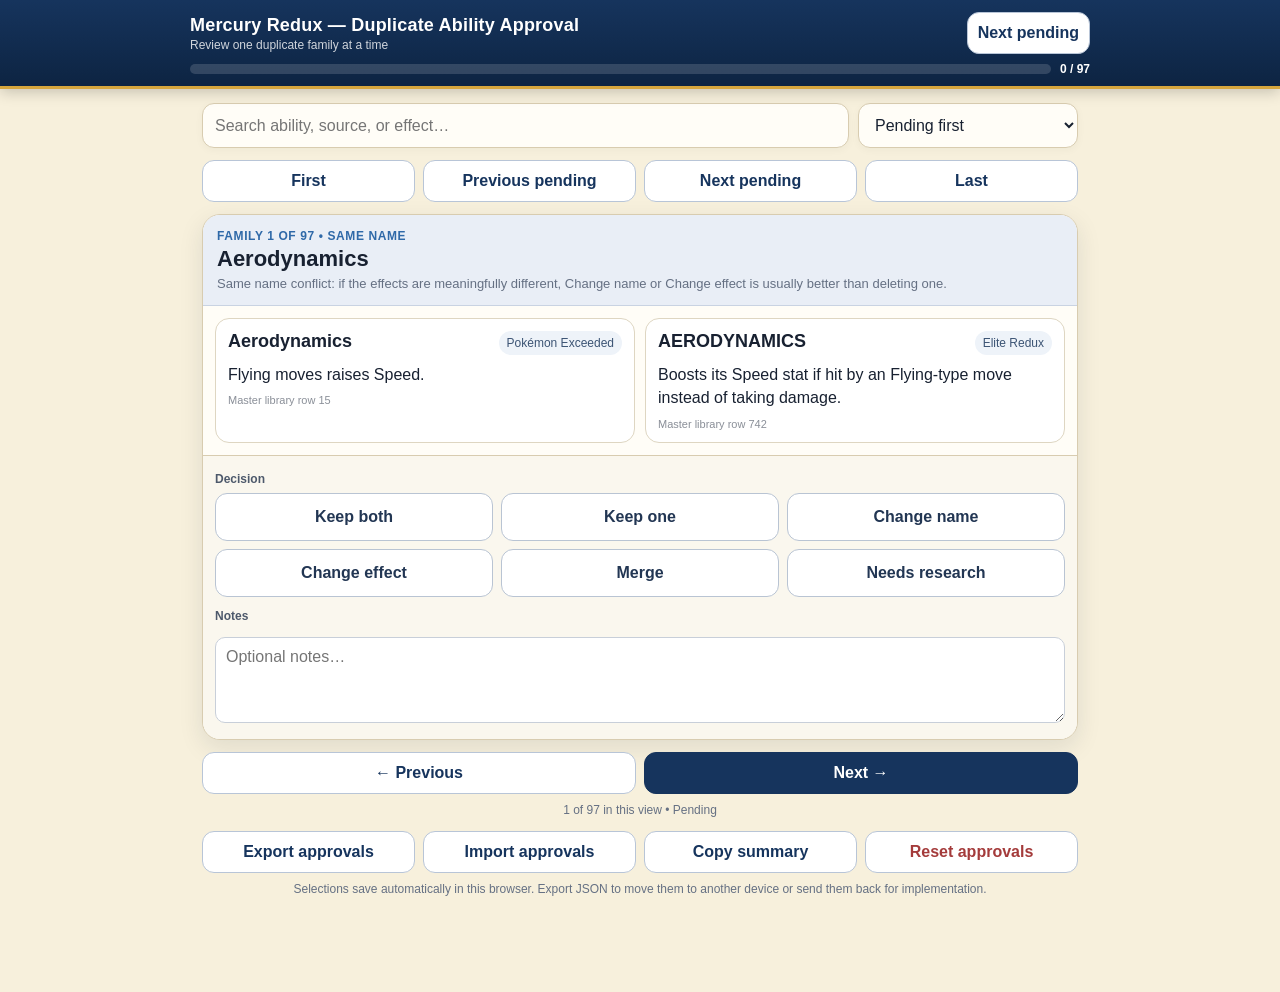
==== ability-duplicate-approval.html @ fd12fc94 "Add interactive duplicate ability approval page" ====
<!doctype html>
<html lang="en">
<head>
<meta charset="utf-8">
<meta name="viewport" content="width=device-width,initial-scale=1,viewport-fit=cover">
<title>Mercury Redux — Duplicate Ability Approval</title>
<meta name="theme-color" content="#16345d">
<style>
:root{--navy:#16345d;--navy2:#0d2442;--cream:#f7f0dc;--paper:#fffdf7;--gold:#d6a63d;--line:#d8ccb0;--text:#182131;--muted:#657083;--green:#2f7d4b;--red:#a43b3b;--amber:#9a6b12;--blue:#2f69a8;--shadow:0 8px 24px rgba(17,35,61,.10)}
*{box-sizing:border-box} html{background:var(--cream);color:var(--text);font-family:-apple-system,BlinkMacSystemFont,"Segoe UI",Roboto,Arial,sans-serif} body{margin:0;min-height:100vh}
button,input,textarea,select{font:inherit} button{touch-action:manipulation}
.top{position:sticky;top:0;z-index:20;background:linear-gradient(180deg,var(--navy),var(--navy2));color:white;border-bottom:3px solid var(--gold);padding:12px 14px 10px;box-shadow:0 3px 14px rgba(0,0,0,.2)}
.toprow{max-width:900px;margin:auto;display:flex;gap:10px;align-items:center;justify-content:space-between}.title{font-weight:800;font-size:18px;letter-spacing:.2px}.sub{opacity:.8;font-size:12px;margin-top:2px}
.progressWrap{max-width:900px;margin:8px auto 0;display:grid;grid-template-columns:1fr auto;gap:9px;align-items:center}.progress{height:10px;border-radius:999px;background:#ffffff26;overflow:hidden}.progress>i{display:block;height:100%;width:0;background:var(--gold);transition:width .2s}.count{font-weight:700;font-size:12px}
.wrap{max-width:900px;margin:auto;padding:14px 12px 96px}
.controls{display:grid;grid-template-columns:1fr;gap:9px;margin-bottom:12px}.search,.filter{width:100%;border:1px solid var(--line);background:var(--paper);border-radius:12px;padding:12px;color:var(--text);box-shadow:0 2px 8px rgba(30,40,60,.04)}
.quick{display:grid;grid-template-columns:repeat(2,1fr);gap:8px}.quick button,.nav button,.toolbtn{border:1px solid #b8c5d7;background:#fff;border-radius:12px;padding:11px 10px;font-weight:700;color:var(--navy)}
.card{background:var(--paper);border:1px solid var(--line);border-radius:18px;box-shadow:var(--shadow);overflow:hidden}
.cardHead{background:#e9eef6;border-bottom:1px solid #c9d3e2;padding:14px}.eyebrow{font-size:12px;text-transform:uppercase;letter-spacing:.6px;color:var(--blue);font-weight:800}.familyTitle{font-size:22px;line-height:1.15;margin:3px 0 5px;font-weight:850}.hint{font-size:13px;color:var(--muted)}
.versions{padding:12px;display:grid;gap:10px}.version{border:1px solid #ded6c2;border-radius:14px;background:#fff;padding:12px}.vtop{display:flex;justify-content:space-between;gap:8px;align-items:flex-start}.vname{font-weight:850;font-size:18px}.source{font-size:12px;background:#eef3f9;color:#3c5474;border-radius:999px;padding:5px 8px;white-space:nowrap}.effect{margin-top:8px;line-height:1.45;white-space:pre-wrap}.master{margin-top:8px;font-size:11px;color:#8a8f98}
.approval{border-top:1px solid var(--line);padding:12px;background:#faf7ee}.label{display:block;font-size:12px;font-weight:800;color:#4d596b;margin:4px 0 7px}.actions{display:grid;grid-template-columns:repeat(2,1fr);gap:8px}.action{min-height:48px;border-radius:12px;border:1px solid #b9c4d3;background:#fff;font-weight:750;color:#223653;padding:8px}.action.active{outline:3px solid rgba(47,105,168,.22);border-color:var(--blue);background:#edf5ff}.action[data-action="keep-both"].active{border-color:var(--green);background:#edf8f0;color:#1f6138}.action[data-action="keep-one"].active{border-color:var(--red);background:#fff0f0;color:#7f2929}.action[data-action="change-name"].active,.action[data-action="change-effect"].active{border-color:var(--amber);background:#fff8df;color:#74520c}
.details{display:none;margin-top:12px}.details.show{display:block}.optionList{display:grid;gap:7px}.choice{display:flex;gap:8px;align-items:flex-start;border:1px solid #d7dce5;border-radius:10px;padding:9px;background:white}.choice input{margin-top:3px}.field{width:100%;border:1px solid #c8cfd9;border-radius:10px;padding:10px;background:#fff;margin-top:7px}.field.textarea{min-height:86px;resize:vertical}
.nav{display:grid;grid-template-columns:1fr 1fr;gap:8px;margin-top:12px}.nav button.primary{background:var(--navy);color:white;border-color:var(--navy)}.tools{margin-top:14px;display:grid;grid-template-columns:repeat(2,1fr);gap:8px}.toolbtn.danger{color:var(--red)}
.statusline{font-size:12px;color:var(--muted);margin-top:9px;text-align:center}.empty{padding:28px;text-align:center;background:#fff;border:1px solid var(--line);border-radius:16px}
@media(min-width:720px){.controls{grid-template-columns:1fr 220px}.quick{grid-template-columns:repeat(4,1fr)}.actions{grid-template-columns:repeat(3,1fr)}.versions{grid-template-columns:repeat(2,minmax(0,1fr))}.versions.three{grid-template-columns:repeat(3,minmax(0,1fr))}.tools{grid-template-columns:repeat(4,1fr)}}
</style>
</head>
<body>
<header class="top">
  <div class="toprow"><div><div class="title">Mercury Redux — Duplicate Ability Approval</div><div class="sub">Review one duplicate family at a time</div></div><button class="toolbtn" id="jumpPending">Next pending</button></div>
  <div class="progressWrap"><div class="progress"><i id="progressBar"></i></div><div class="count" id="progressCount">0 / 0</div></div>
</header>
<main class="wrap">
  <section class="controls">
    <input class="search" id="search" placeholder="Search ability, source, or effect…">
    <select class="filter" id="filter">
      <option value="pending">Pending first</option>
      <option value="all">All families</option>
      <option value="same-name">Same name</option>
      <option value="same-mechanic">Different names / same mechanic</option>
      <option value="reviewed">Reviewed only</option>
    </select>
  </section>
  <div class="quick">
    <button id="firstBtn">First</button><button id="prevPending">Previous pending</button><button id="nextPending">Next pending</button><button id="lastBtn">Last</button>
  </div>
  <div id="mount" style="margin-top:12px"></div>
  <div class="tools">
    <button class="toolbtn" id="exportBtn">Export approvals</button>
    <button class="toolbtn" id="importBtn">Import approvals</button>
    <button class="toolbtn" id="copyBtn">Copy summary</button>
    <button class="toolbtn danger" id="resetBtn">Reset approvals</button>
    <input type="file" id="importFile" accept="application/json" hidden>
  </div>
  <div class="statusline">Selections save automatically in this browser. Export JSON to move them to another device or send them back for implementation.</div>
</main>
<script>
const FAMILIES=[{"id":1,"group":"Aerodynamics","type":"same-name","versions":[{"name":"Aerodynamics","source":"Pokémon Exceeded","effect":"Flying moves raises Speed.","masterRow":15},{"name":"AERODYNAMICS","source":"Elite Redux","effect":"Boosts its Speed stat if hit by an Flying-type move instead of taking damage.","masterRow":742}],"reviewIndex":1},{"id":2,"group":"Air Blower","type":"same-name","versions":[{"name":"Air Blower","source":"Pokémon Exceeded","effect":"Summons Tailwind on entry.","masterRow":140},{"name":"AIR BLOWER","source":"Elite Redux","effect":"Sets Tailwind for 5 turns when entering battle.","masterRow":780}],"reviewIndex":2},{"id":3,"group":"Amphibious","type":"same-name","versions":[{"name":"Amphibious","source":"Pokémon Exceeded","effect":"Ups Water-, Poison- & Ground.","masterRow":92},{"name":"AMPHIBIOUS","source":"Elite Redux","effect":"Water-type moves gain 1.5x power.","masterRow":757}],"reviewIndex":3},{"id":4,"group":"Amplifier","type":"same-name","versions":[{"name":"Amplifier","source":"Pokémon Exceeded","effect":"Sound-based moves hit all foes.","masterRow":81},{"name":"Amplifier","source":"Pokémon Insurgence","effect":"Sound-based moves are boosted by 1.25x.","masterRow":940},{"name":"AMPLIFIER","source":"Elite Redux","effect":"Sound-based moves now target all foes [Affected moves: Hyper Voice, Boomburst, Bug Buzz, Chatter, Confide, Disarming Voice, Echoed Voice, Eerie Spell, Grass Whistle, Metal Sound, Noble Roar, Parting Shot, Roar, Round, Screech, Sing, Snore, Supersonic, Uproar etc.]. Also boosts power by 30%.","masterRow":838}],"reviewIndex":4},{"id":5,"group":"Ancient Idol","type":"same-name","versions":[{"name":"Ancient Idol","source":"Pokémon Exceeded","effect":"Uses defensive stats instead.","masterRow":130},{"name":"ANCIENT IDOL","source":"Elite Redux","effect":"The Pokémon uses its Def/SpDef stat and stages during physical/special moves.","masterRow":746}],"reviewIndex":5},{"id":6,"group":"Antarctic Bird","type":"same-name","versions":[{"name":"Antarctic Bird","source":"Pokémon Exceeded","effect":"Ups Water-, Ice- & Flying-type.","masterRow":159},{"name":"ANTARCTIC BIRD","source":"Elite Redux","effect":"Ice and Flying-type moves gain 1.3x power.","masterRow":738}],"reviewIndex":6},{"id":7,"group":"Aquatic","type":"same-name","versions":[{"name":"Aquatic","source":"Pokémon Exceeded","effect":"Adds Water-type to Pokémon.","masterRow":97},{"name":"AQUATIC","source":"Elite Redux","effect":"Adds the Water-type to the Pokémon, in addition to the Pokémon's original type(s).","masterRow":754}],"reviewIndex":7},{"id":8,"group":"Artillery","type":"same-name","versions":[{"name":"Artillery","source":"Pokémon Exceeded","effect":"Some moves cannot miss.","masterRow":16},{"name":"ARTILLERY","source":"Elite Redux","effect":"Beam, pump, cannon, zooka, shot, aura and pulse moves cannot miss and single-target moves hit both foes.","masterRow":837}],"reviewIndex":8},{"id":9,"group":"Aurora Borealis","type":"same-name","versions":[{"name":"Aurora Borealis","source":"Pokémon Exceeded","effect":"Summons an aurora veil.","masterRow":133},{"name":"AURORA BOREALIS","source":"Elite Redux","effect":"Ice-type moves gain STAB. No damage from Hailstorm.","masterRow":751}],"reviewIndex":9},{"id":10,"group":"Avenger","type":"same-name","versions":[{"name":"Avenger","source":"Pokémon Exceeded","effect":"Avenges KOed ally.","masterRow":17},{"name":"AVENGER","source":"Elite Redux","effect":"Boosts the power of the move by 50% if a Pokémon from the user's party has fainted in the previous turn.","masterRow":752}],"reviewIndex":10},{"id":11,"group":"Bad Company","type":"same-name","versions":[{"name":"Bad Company","source":"Radical Red Showdown mod","effect":"Prevents self-lowering stat drops and recoil.","masterRow":908},{"name":"BAD COMPANY","source":"Elite Redux","effect":"*NO USE* Prevents self lowering stat drops and recoil.","masterRow":829}],"reviewIndex":11},{"id":12,"group":"Bad Luck","type":"same-name","versions":[{"name":"Bad Luck","source":"Pokémon Exceeded","effect":"Spreads bad luck.","masterRow":18},{"name":"BAD LUCK","source":"Elite Redux","effect":"Enemies can't critically hit and have decreased accuracy of 5%.","masterRow":794}],"reviewIndex":12},{"id":13,"group":"Big Leaves","type":"same-name","versions":[{"name":"Big Leaves","source":"Pokémon Exceeded","effect":"Absorbs poor sunlight.","masterRow":23},{"name":"BIG LEAVES","source":"Elite Redux","effect":"Solar Beam/Blade doesn't need to charge; Synthesis recovers twice as much HP; Growth doubles stat changes; Chlorophyll, Harvest, Leaf Guard and Solar Power are activated.","masterRow":834}],"reviewIndex":13},{"id":14,"group":"Blademaster","type":"same-name","versions":[{"name":"Blademaster","source":"Pokémon Exceeded","effect":"May parry or counter attack.","masterRow":126},{"name":"Blademaster","source":"Radical Red Showdown mod","effect":"(effect description missing)","masterRow":909}],"reviewIndex":14},{"id":15,"group":"BLITZ BOXER","type":"same-name","versions":[{"name":"BLITZ BOXER","source":"Elite Redux","effect":"Punching moves go first.","masterRow":737},{"name":"BLITZ BOXER","source":"Inclement Emerald","effect":"Punching moves go first","masterRow":727}],"reviewIndex":15},{"id":16,"group":"Bone Zone","type":"same-name","versions":[{"name":"Bone Zone","source":"Radical Red Showdown mod","effect":"Bone moves ignore immunities and deal double damage on not very effective.","masterRow":912},{"name":"BONE ZONE","source":"Elite Redux","effect":"Bone-Based moves ignore immunities and also deal double damage on not very effective.","masterRow":813}],"reviewIndex":16},{"id":17,"group":"CHLOROPLAST","type":"same-name","versions":[{"name":"CHLOROPLAST","source":"Elite Redux","effect":"Moves function as if it's sunny, regardless of weather","masterRow":728},{"name":"CHLOROPLAST","source":"Inclement Emerald","effect":"Moves function as if it's sunny, regardless of weather","masterRow":718}],"reviewIndex":17},{"id":18,"group":"Christmas Spirit","type":"same-name","versions":[{"name":"Christmas Spirit","source":"Pokémon Exceeded","effect":"Reduce damage in hail.","masterRow":110},{"name":"CHRISTMAS SPIRIT","source":"Elite Redux","effect":"The Pokémon is protected by a mysterious force that reduces all incoming damage by 50% during a hailstorm.","masterRow":743}],"reviewIndex":18},{"id":19,"group":"Coil Up","type":"same-name","versions":[{"name":"Coil Up","source":"Pokémon Exceeded","effect":"Ups biting move priority.","masterRow":120},{"name":"COIL UP","source":"Elite Redux","effect":"The Pokémon enters the battlefield coiled up. Coil: The next time the Pokémon uses a biting move, its priority is increased 1.","masterRow":762}],"reviewIndex":19},{"id":20,"group":"Crystallize","type":"same-name","versions":[{"name":"Crystallize","source":"Pokémon Exceeded","effect":"Rock moves become Ice.","masterRow":134},{"name":"CRYSTALLIZE","source":"Elite Redux","effect":"All Rock-type moves used by the Pokémon become Ice-type and receive a 10% power boost.","masterRow":740}],"reviewIndex":20},{"id":21,"group":"Dragonfly","type":"same-name","versions":[{"name":"Dragonfly","source":"Pokémon Exceeded","effect":"Adds Dragon-type to Pokémon.","masterRow":96},{"name":"DRAGONFLY","source":"Elite Redux","effect":"Adds the Dragon-type to the Pokémon, in addition to the Pokémon's original type(s). Immune to Ground-type moves.","masterRow":772}],"reviewIndex":21},{"id":22,"group":"Dragonslayer","type":"same-name","versions":[{"name":"Dragonslayer","source":"Pokémon Exceeded","effect":"Ups damage on Dragon.","masterRow":157},{"name":"DRAGONSLAYER","source":"Elite Redux","effect":"Increases the damage dealt against Dragon-type Pokémon by 50%.","masterRow":773}],"reviewIndex":22},{"id":23,"group":"Dreamcatcher","type":"same-name","versions":[{"name":"Dreamcatcher","source":"Pokémon Exceeded","effect":"Powers up for each asleep.","masterRow":45},{"name":"DREAMCATCHER","source":"Elite Redux","effect":"Boosts power of moves by 50% if a Pokemon is asleep on the field.","masterRow":765}],"reviewIndex":23},{"id":24,"group":"Earthbound","type":"same-name","versions":[{"name":"Earthbound","source":"Pokémon Exceeded","effect":"Boosts Ground moves.","masterRow":141},{"name":"EARTHBOUND","source":"Elite Redux","effect":"Increases own Ground-type attacks by 25%.","masterRow":759}],"reviewIndex":24},{"id":25,"group":"Electric Burst","type":"same-name","versions":[{"name":"Electric Burst","source":"Pokémon Exceeded","effect":"Ups Electric but recoil.","masterRow":115},{"name":"ELECTRIC BURST","source":"Elite Redux","effect":"The Pokémon's Electric-type moves are boosted by 35%, but the Pokémon takes 10% of damage dealt.","masterRow":796}],"reviewIndex":25},{"id":26,"group":"Electrocytes","type":"same-name","versions":[{"name":"Electrocytes","source":"Pokémon Exceeded","effect":"Adds Electric-type to Pokémon.","masterRow":131},{"name":"ELECTROCYTES","source":"Elite Redux","effect":"Increases the power of Electric-type moves by 25%.","masterRow":741}],"reviewIndex":26},{"id":27,"group":"Fatal Precision","type":"same-name","versions":[{"name":"Fatal Precision","source":"Radical Red Showdown mod","effect":"Super Effective Moves from this Pokemon can’t miss and receive a 20% damage boost.","masterRow":916},{"name":"FATAL PRECISION","source":"Elite Redux","effect":"Super Effective Moves from this Pokemon can’t miss and receive a 20% damage boost.","masterRow":800}],"reviewIndex":27},{"id":28,"group":"Feline Prowess","type":"same-name","versions":[{"name":"Feline Prowess","source":"Radical Red Showdown mod","effect":"This Pokemon's Sp. Atk is doubled.","masterRow":917},{"name":"FELINE PROWESS","source":"Elite Redux","effect":"Doubles Special Attack (special Huge/Pure Power).","masterRow":761}],"reviewIndex":28},{"id":29,"group":"Field Explorer","type":"same-name","versions":[{"name":"Field Explorer","source":"Pokémon Exceeded","effect":"Boosts field moves.","masterRow":91},{"name":"FIELD EXPLORER","source":"Elite Redux","effect":"Increases the power of field moves by 25%. [Affected moves: Dig, Headbutt, Secret Power, Chatter, Fly, Cut, Strength, Surf, Waterfall, Rock Climb, Flash, Whirlpool, Dive]","masterRow":820}],"reviewIndex":29},{"id":30,"group":"Flock","type":"same-name","versions":[{"name":"Flock","source":"Pokémon Exceeded","effect":"Ups Flying moves in a pinch.","masterRow":2},{"name":"FLOCK","source":"Elite Redux","effect":"Overgrow for Flying moves.","masterRow":819}],"reviewIndex":30},{"id":31,"group":"Fossilized","type":"same-name","versions":[{"name":"Fossilized","source":"Pokémon Exceeded","effect":"Adds Rock-type to Pokémon.","masterRow":61},{"name":"FOSSILIZED","source":"Elite Redux","effect":"Only takes half damage from Rock-type moves. Boosts Rock-type moves by 10%.","masterRow":763}],"reviewIndex":31},{"id":32,"group":"Giant Wings","type":"same-name","versions":[{"name":"Giant Wings","source":"Pokémon Exceeded","effect":"Boosts wind & wing moves.","masterRow":29},{"name":"GIANT WINGS","source":"Elite Redux","effect":"Boosts all air, wing and wind moves by 25%, including Twister, Hurricane and Heat Wave.","masterRow":831}],"reviewIndex":32},{"id":33,"group":"Grip Pincer","type":"same-name","versions":[{"name":"Grip Pincer","source":"Pokémon Exceeded","effect":"May clamps the foe.","masterRow":60},{"name":"GRIP PINCER","source":"Elite Redux","effect":"Contact moves have 50% chance to trap the foe for two to three turns. If the target is trapped, contact moves bypass target's Defense and accuracy check.","masterRow":833}],"reviewIndex":33},{"id":34,"group":"Growing Tooth","type":"same-name","versions":[{"name":"Growing Tooth","source":"Pokémon Exceeded","effect":"Ups Attack after fang moves.","masterRow":129},{"name":"GROWING TOOTH","source":"Elite Redux","effect":"Increases the Attack stat by one stage after using a fang move.","masterRow":749}],"reviewIndex":34},{"id":35,"group":"Half Drake","type":"same-name","versions":[{"name":"Half Drake","source":"Pokémon Exceeded","effect":"Adds Dragon-type to Pokémon.","masterRow":146},{"name":"HALF DRAKE","source":"Elite Redux","effect":"Adds the Dragon-type to the Pokémon, in addition to the Pokémon's original type(s).","masterRow":770}],"reviewIndex":35},{"id":36,"group":"Haunted Spirit","type":"same-name","versions":[{"name":"Haunted Spirit","source":"Pokémon Exceeded","effect":"Curses the attacker.","masterRow":124},{"name":"HAUNTED SPIRIT","source":"Elite Redux","effect":"When the Pokémon faints by a damaging move from an opposing Pokémon, the attacker becomes cursed.","masterRow":795}],"reviewIndex":36},{"id":37,"group":"Hydrate","type":"same-name","versions":[{"name":"Hydrate","source":"Pokémon Exceeded","effect":"Normal moves turn Water.","masterRow":10},{"name":"HYDRATE","source":"Elite Redux","effect":"All Normal-type moves used by the Pokémon become Water-type and receive a 10% power boost.","masterRow":775}],"reviewIndex":37},{"id":38,"group":"Hypnotist","type":"same-name","versions":[{"name":"Hypnotist","source":"Pokémon Exceeded","effect":"Boost Hypnosis accuracy.","masterRow":136},{"name":"HYPNOTIST","source":"Elite Redux","effect":"Increases Hypnosis accuracy by 50%.","masterRow":787}],"reviewIndex":38},{"id":39,"group":"Ice Dew","type":"same-name","versions":[{"name":"Ice Dew","source":"Pokémon Exceeded","effect":"Powers up if hit by ice.","masterRow":31},{"name":"ICE DEW","source":"Elite Redux","effect":"Immune to Ice-type moves. Instead of being hit by Ice-type moves, it boosts its Attack or Sp. Attack stat (which is higher).","masterRow":839}],"reviewIndex":39},{"id":40,"group":"Impenetrable","type":"same-name","versions":[{"name":"Impenetrable","source":"Pokémon Exceeded","effect":"Only damaged by attacks.","masterRow":54},{"name":"IMPENETRABLE","source":"Elite Redux","effect":"Takes no indirect damage.","masterRow":786}],"reviewIndex":40},{"id":41,"group":"Inflatable","type":"same-name","versions":[{"name":"Inflatable","source":"Pokémon Exceeded","effect":"Fire or Flying ups defensive.","masterRow":118},{"name":"INFLATABLE","source":"Elite Redux","effect":"When the Pokémon is hit by Fire-type or Flying-type moves, its Defense and Special Defense stats are increased by one stage.","masterRow":750}],"reviewIndex":41},{"id":42,"group":"Intoxicate","type":"same-name","versions":[{"name":"Intoxicate","source":"Pokémon Exceeded","effect":".","masterRow":441},{"name":"Intoxicate","source":"Pokémon Insurgence","effect":"Normal-type moves become Poison-type and receive a 30% power boost.","masterRow":948},{"name":"INTOXICATE","source":"Elite Redux","effect":"All Normal-type moves used by the Pokémon to become Poison-type and receive a 10% power boost.","masterRow":785}],"reviewIndex":42},{"id":43,"group":"Juggernaut","type":"same-name","versions":[{"name":"Juggernaut","source":"Pokémon Exceeded","effect":"More Defense more damage.","masterRow":46},{"name":"JUGGERNAUT","source":"Elite Redux","effect":"Contact moves use 20% of its Defense stat additionally. Also, the Pokémon cannot be paralyzed.","masterRow":781}],"reviewIndex":43},{"id":44,"group":"KEEN EDGE","type":"same-name","versions":[{"name":"KEEN EDGE","source":"Elite Redux","effect":"Cutting moves do 30% more damage","masterRow":731},{"name":"KEEN EDGE","source":"Inclement Emerald","effect":"Cutting moves do 30% more damage","masterRow":721}],"reviewIndex":44},{"id":45,"group":"Lead Coat","type":"same-name","versions":[{"name":"Lead Coat","source":"Pokémon Exceeded","effect":"Triples weight.","masterRow":34},{"name":"LEAD COAT","source":"Elite Redux","effect":"Triples the Pokémon's weight. Increases the Defense stat by 40%, but decreases Speed stat by 10%.","masterRow":756}],"reviewIndex":45},{"id":46,"group":"Liquified","type":"same-name","versions":[{"name":"Liquified","source":"Pokémon Exceeded","effect":"Tougher but washable.","masterRow":111},{"name":"LIQUIFIED","source":"Elite Redux","effect":"Takes half damage from contact moves. Takes 2x damage from Water-type moves.","masterRow":771}],"reviewIndex":46},{"id":47,"group":"Loud Bang","type":"same-name","versions":[{"name":"Loud Bang","source":"Pokémon Exceeded","effect":"Sound-based moves confuse.","masterRow":98},{"name":"LOUD BANG","source":"Elite Redux","effect":"There is a 50% chance that the enemy will become confused when affected by the Pokémon's sound-based damaging moves.","masterRow":755}],"reviewIndex":47},{"id":48,"group":"Lunar Eclipse","type":"same-name","versions":[{"name":"Lunar Eclipse","source":"Pokémon Exceeded","effect":"Boosts Fairy-type moves.","masterRow":176},{"name":"LUNAR ECLIPSE","source":"Elite Redux","effect":"The Pokémon's Fairy- and Dark-type moves gain same-type attack bonus regardless the Pokémon's typing. Hypnosis has its Accuracy increased by 50%.","masterRow":825}],"reviewIndex":48},{"id":49,"group":"Magical Dust","type":"same-name","versions":[{"name":"Magical Dust","source":"Pokémon Exceeded","effect":"Leaves magic powder on contact.","masterRow":95},{"name":"MAGICAL DUST","source":"Elite Redux","effect":"When is hit by contact move, it leaves a Magic Powder that adds Psychic-type to the target.","masterRow":764}],"reviewIndex":49},{"id":50,"group":"Majestic Bird","type":"same-name","versions":[{"name":"Majestic Bird","source":"Pokémon Exceeded","effect":"Raises Sp. Attack stat.","masterRow":63},{"name":"MAJESTIC BIRD","source":"Elite Redux","effect":"Boosts Special Attack by 50%.","masterRow":783}],"reviewIndex":50},{"id":51,"group":"Majestic Moth","type":"same-name","versions":[{"name":"Majestic Moth","source":"Pokémon Exceeded","effect":"Ups highest stat on entry.","masterRow":132},{"name":"MAJESTIC MOTH","source":"Elite Redux","effect":"Increases the highest stat by one stage upon entering the battlefield.","masterRow":790}],"reviewIndex":51},{"id":52,"group":"Mineralize","type":"same-name","versions":[{"name":"Mineralize","source":"Pokémon Exceeded","effect":"Normal moves become Rock.","masterRow":637},{"name":"MINERALIZE","source":"Elite Redux","effect":"All Normal-type moves used by the Pokémon become Rock-type and receive a 10% power boost.","masterRow":864}],"reviewIndex":52},{"id":53,"group":"Molten Down","type":"same-name","versions":[{"name":"Molten Down","source":"Pokémon Exceeded","effect":"Fire hit Rock-type.","masterRow":150},{"name":"MOLTEN DOWN","source":"Elite Redux","effect":"The Pokémon's Fire-type moves become super effective against Rock-type.","masterRow":817}],"reviewIndex":53},{"id":54,"group":"Momentum","type":"same-name","versions":[{"name":"Momentum","source":"Pokémon Exceeded","effect":"Contact moves use Speed.","masterRow":37},{"name":"MOMENTUM","source":"Elite Redux","effect":"Contact moves use Speed stat instead for the damage calculation (counts Speed stage-modifiers).","masterRow":832}],"reviewIndex":54},{"id":55,"group":"Mountaineer","type":"same-name","versions":[{"name":"Mountaineer","source":"Radical Red Showdown mod","effect":"This Pokemon is immune to Rock; Avoids Stealth Rock.","masterRow":918},{"name":"MOUNTAINEER","source":"Elite Redux","effect":"Immune to Rock attacks and Stealth Rocks.","masterRow":774}],"reviewIndex":55},{"id":56,"group":"Multi Headed","type":"same-name","versions":[{"name":"Multi Headed","source":"Pokémon Exceeded","effect":"Each head attacks.","masterRow":79},{"name":"MULTI HEADED","source":"Elite Redux","effect":"Hit two or three times depending on the number of heads with single target moves, dealing 25% or 33% more damage. (Doesn't work with multi-hit moves like Comet Punch).","masterRow":807}],"reviewIndex":56},{"id":57,"group":"Mystic Power","type":"same-name","versions":[{"name":"Mystic Power","source":"Pokémon Exceeded","effect":"Boosts all moves's type.","masterRow":152},{"name":"MYSTIC POWER","source":"Elite Redux","effect":"All Pokémon's moves gain the same-type attack bonus (STAB) regardless the Pokémon's typing.","masterRow":747}],"reviewIndex":57},{"id":58,"group":"Nocturnal","type":"same-name","versions":[{"name":"Nocturnal","source":"Pokémon Exceeded","effect":"Boosts stats at night.","masterRow":51},{"name":"NOCTURNAL","source":"Elite Redux","effect":"Boosts Dark-type moves by 25%, takes 25% less from Dark and Fairy","masterRow":766}],"reviewIndex":58},{"id":59,"group":"North Wind","type":"same-name","versions":[{"name":"North Wind","source":"Pokémon Exceeded","effect":"Adds Ice-type to Pokémon.","masterRow":65},{"name":"NORTH WIND","source":"Elite Redux","effect":"Sets Aurora Veil on entry. Immune to Hail damage.","masterRow":808}],"reviewIndex":59},{"id":60,"group":"Overwhelm","type":"same-name","versions":[{"name":"Overwhelm","source":"Pokémon Exceeded","effect":"Hits Fairy-type Pokémon.","masterRow":53},{"name":"OVERWHELM","source":"Elite Redux","effect":"The Pokémon can hit Fairy-type Pokémon with Dragon-type moves. Also blocks Intimidate and Scare.","masterRow":788}],"reviewIndex":60},{"id":61,"group":"Perfectionist","type":"same-name","versions":[{"name":"Perfectionist","source":"Pokémon Exceeded","effect":"Boosts weaker moves.","masterRow":160},{"name":"PERFECTIONIST","source":"Elite Redux","effect":"Ups crit by +1 for moves with BP 50 or less. Ups crit rate by +1 and priority by +1 for moves with BP 25 or less.","masterRow":748}],"reviewIndex":61},{"id":62,"group":"Permafrost","type":"same-name","versions":[{"name":"Permafrost","source":"Pokémon Exceeded","effect":"Weakens “supereffective”.","masterRow":7},{"name":"PERMAFROST","source":"Elite Redux","effect":"Reduces damage taken from super-effective attacks by 25%","masterRow":777}],"reviewIndex":62},{"id":63,"group":"Phantom","type":"same-name","versions":[{"name":"Phantom","source":"Pokémon Exceeded","effect":"Adds Ghost-type to Pokémon.","masterRow":39},{"name":"PHANTOM","source":"Elite Redux","effect":"Adds the Ghost-type to the Pokémon, in addition to the Pokémon's original type(s).","masterRow":784}],"reviewIndex":63},{"id":64,"group":"placeholder","type":"same-name","versions":[{"name":"placeholder","source":"Pokémon Exceeded","effect":"Bites may badly poison.","masterRow":48},{"name":"placeholder","source":"Pokémon Exceeded","effect":"Decoys after weakened.","masterRow":262},{"name":"placeholder","source":"Pokémon Exceeded","effect":".","masterRow":354}],"reviewIndex":64},{"id":65,"group":"Poison Absorb","type":"same-name","versions":[{"name":"Poison Absorb","source":"Pokémon Exceeded","effect":"Changes poison into HP.","masterRow":66},{"name":"POISON ABSORB","source":"Elite Redux","effect":"Restore 1/4 HP when hit by Poison-type moves.","masterRow":804}],"reviewIndex":65},{"id":66,"group":"Power Core","type":"same-name","versions":[{"name":"Power Core","source":"Pokémon Exceeded","effect":"More defensive more damage.","masterRow":167},{"name":"POWER CORE","source":"Elite Redux","effect":"The Pokémon uses 25% of its Defense stat during physical moves and Special Defense stat during special moves in addition to the default stat. (Defense and Special Defense stat stages still affects these percentage).","masterRow":827}],"reviewIndex":66},{"id":67,"group":"POWER FISTS","type":"same-name","versions":[{"name":"POWER FISTS","source":"Elite Redux","effect":"Punching moves do special damage and get 30% boost","masterRow":733},{"name":"POWER FISTS","source":"Inclement Emerald","effect":"Punching moves do special damage","masterRow":723}],"reviewIndex":67},{"id":68,"group":"Precise Fist","type":"same-name","versions":[{"name":"Precise Fist","source":"Pokémon Exceeded","effect":"Ups punches precision.","masterRow":8},{"name":"PRECISE FIST","source":"Elite Redux","effect":"Punching moves have critical rate increased by +1 and have double the chance of secondary effects.","masterRow":835}],"reviewIndex":68},{"id":69,"group":"Primal Armor","type":"same-name","versions":[{"name":"Primal Armor","source":"Radical Red Showdown mod","effect":"This Pokemon receives 1/2 damage from supereffective attacks.","masterRow":922},{"name":"PRIMAL ARMOR","source":"Elite Redux","effect":"Reduces damage taken from super-effective attacks by 50%","masterRow":778}],"reviewIndex":69},{"id":70,"group":"PRISM SCALES","type":"same-name","versions":[{"name":"PRISM SCALES","source":"Elite Redux","effect":"Reduces special damage taken by 30%","masterRow":732},{"name":"PRISM SCALES","source":"Inclement Emerald","effect":"Reduces special damage taken by 30%","masterRow":722}],"reviewIndex":70},{"id":71,"group":"Psychic Mind","type":"same-name","versions":[{"name":"Psychic Mind","source":"Pokémon Exceeded","effect":"Ups and resists Psychic-type.","masterRow":76},{"name":"PSYCHIC MIND","source":"Elite Redux","effect":"Boosts the power of Psychic-type moves by 25%.","masterRow":803}],"reviewIndex":71},{"id":72,"group":"PYROMANCY","type":"same-name","versions":[{"name":"PYROMANCY","source":"Elite Redux","effect":"Fire attacks are 5x more likely to inflict a burn","masterRow":730},{"name":"PYROMANCY","source":"Inclement Emerald","effect":"Fire attacks are 5x more likely to inflict a burn","masterRow":720}],"reviewIndex":72},{"id":73,"group":"Rampage","type":"same-name","versions":[{"name":"Rampage","source":"Pokémon Exceeded","effect":"Moves have no recharge.","masterRow":4},{"name":"RAMPAGE","source":"Elite Redux","effect":"If a recharge move KOs the foe, it doesn't need to recharge.","masterRow":735},{"name":"RAMPAGE","source":"Inclement Emerald","effect":"If a recharge move KOs the foe, it doesn't need to recharge.","masterRow":725}],"reviewIndex":73},{"id":74,"group":"Sage Power","type":"same-name","versions":[{"name":"Sage Power","source":"Radical Red Showdown mod","effect":"This Pokemon's Sp. Atk is 1.5x, but it can only select the first move it executes.","masterRow":924},{"name":"SAGE POWER","source":"Elite Redux","effect":"Automatically locked into the first move chosen, but boosts Special Attack by 1.5x (Gorilla Tactics for Special moves)","masterRow":812}],"reviewIndex":74},{"id":75,"group":"SAND SONG","type":"same-name","versions":[{"name":"SAND SONG","source":"Elite Redux","effect":"Sound moves become Ground type. No damage boost.","masterRow":734},{"name":"SAND SONG","source":"Inclement Emerald","effect":"Sound moves become Ground type. No damage boost.","masterRow":724}],"reviewIndex":75},{"id":76,"group":"Scavenger","type":"same-name","versions":[{"name":"Scavenger","source":"Pokémon Exceeded","effect":"KOs restore some HP.","masterRow":50},{"name":"SCAVENGER","source":"Elite Redux","effect":"Heals 1/4 HP when defeating an enemy.","masterRow":805}],"reviewIndex":76},{"id":77,"group":"Sea Guardian","type":"same-name","versions":[{"name":"Sea Guardian","source":"Pokémon Exceeded","effect":"Ups offensive stat in rain.","masterRow":68},{"name":"SEA GUARDIAN","source":"Elite Redux","effect":"Ups highest stat on entry when it rains.","masterRow":816}],"reviewIndex":77},{"id":78,"group":"Seaweed","type":"same-name","versions":[{"name":"Seaweed","source":"Pokémon Exceeded","effect":"Grass resists fire.","masterRow":82},{"name":"SEAWEED","source":"Elite Redux","effect":"Grass-type takes neutral damage from Fire-type moves. Deals neutral damage against Fire-type with Grass-type moves.","masterRow":802}],"reviewIndex":78},{"id":79,"group":"Self Sufficient","type":"same-name","versions":[{"name":"Self Sufficient","source":"Radical Red Showdown mod","effect":"At the end of every turn, this Pokemon restores 1/16 of its max HP.","masterRow":925},{"name":"SELF SUFFICIENT","source":"Elite Redux","effect":"Heals 1/16 at the end of every turn.","masterRow":767}],"reviewIndex":79},{"id":80,"group":"Short Circuit","type":"same-name","versions":[{"name":"Short Circuit","source":"Pokémon Exceeded","effect":"Ups Elect. moves in a pinch.","masterRow":3},{"name":"SHORT CIRCUIT","source":"Elite Redux","effect":"Overgrow for Electric moves.","masterRow":782}],"reviewIndex":80},{"id":81,"group":"Sighting System","type":"same-name","versions":[{"name":"Sighting System","source":"Pokémon Exceeded","effect":"Trades Accuracy for priority.","masterRow":180},{"name":"SIGHTING SYSTEM","source":"Elite Redux","effect":"When the Pokémon uses a move with Accuracy of 50% or lower, the move will have 100% Accuracy, but have its priority decreased by 3.","masterRow":828}],"reviewIndex":81},{"id":82,"group":"Solar Flare","type":"same-name","versions":[{"name":"Solar Flare","source":"Pokémon Exceeded","effect":"Boosts Fire-type moves.","masterRow":175},{"name":"SOLAR FLARE","source":"Elite Redux","effect":"The Pokémon's Fire-type moves gain same-type attack bonus regardless the Pokémon's typing. The Pokémon does not need a turn to charge to use Solar Beam and Solar Blade and Morning Sun recovers twice as much HP.","masterRow":826}],"reviewIndex":82},{"id":83,"group":"Solenoglyphs","type":"same-name","versions":[{"name":"Solenoglyphs","source":"Pokémon Exceeded","effect":"Ups biting dmg & effect.","masterRow":311},{"name":"SOLENOGLYPHS","source":"Elite Redux","effect":"Biting moves have a 50% chance of badly poisoning the target.","masterRow":798}],"reviewIndex":83},{"id":84,"group":"Soul Eater","type":"same-name","versions":[{"name":"Soul Eater","source":"Pokémon Exceeded","effect":"Absorbs wisps.","masterRow":142},{"name":"SOUL EATER","source":"Elite Redux","effect":"Whenever another Pokémon faints, restores 25% of its maximum HP.","masterRow":791}],"reviewIndex":84},{"id":85,"group":"Spectralize","type":"same-name","versions":[{"name":"Spectralize","source":"Pokémon Exceeded","effect":"Normal moves become Ghost.","masterRow":705},{"name":"SPECTRALIZE","source":"Elite Redux","effect":"All Normal-type moves used by the Pokémon become Ghost-type and receive a 10% power boost.","masterRow":853}],"reviewIndex":85},{"id":86,"group":"Speed Force","type":"same-name","versions":[{"name":"Speed Force","source":"Pokémon Exceeded","effect":"More Speed more damage.","masterRow":62},{"name":"SPEED FORCE","source":"Elite Redux","effect":"Contact moves use 20% of its Speed stat additionally.","masterRow":815}],"reviewIndex":86},{"id":87,"group":"Spider Lair","type":"same-name","versions":[{"name":"Spider Lair","source":"Pokémon Exceeded","effect":"Sets Sticky Web in battle.","masterRow":94},{"name":"SPIDER LAIR","source":"Elite Redux","effect":"Sets up Sticky Web on entry.","masterRow":799}],"reviewIndex":87},{"id":88,"group":"Striker","type":"same-name","versions":[{"name":"Striker","source":"Radical Red Showdown mod","effect":"This Pokemon's kick-based attacks have their power multiplied by 1.3.","masterRow":926},{"name":"STRIKER","source":"Elite Redux","effect":"Boosts kicking moves by 1.3x. Moves affected by Striker: Blaze Kick, Jump Kick, High Jump Kick, Triple Axel, Triple Kick, Stomp, Mega Kick, Low Kick, Rolling Kick, Trop Kick, Pyro Ball, High Horsepower, Double Kick, Thunderous Kick.","masterRow":821}],"reviewIndex":88},{"id":89,"group":"Sweet Dreams","type":"same-name","versions":[{"name":"Sweet Dreams","source":"Pokémon Exceeded","effect":"Heals sleeping Pokémon.","masterRow":105},{"name":"SWEET DREAMS","source":"Elite Redux","effect":"At the end of each turn, each sleeping allies restores 1/8 HP. Your side is immune to opposing Bad Dreams.","masterRow":793}],"reviewIndex":89},{"id":90,"group":"Twisted Dimension","type":"same-name","versions":[{"name":"Twisted Dimension","source":"Pokémon Exceeded","effect":"Summons Trick Room.","masterRow":149},{"name":"TWISTED DIMENSION","source":"Elite Redux","effect":"Summons Trick Room on entry.","masterRow":806}],"reviewIndex":90},{"id":91,"group":"VENGEANCE","type":"same-name","versions":[{"name":"VENGEANCE","source":"Elite Redux","effect":"Overgrow for Ghost moves.","masterRow":736},{"name":"VENGEANCE","source":"Inclement Emerald","effect":"Overgrow for Ghost moves.","masterRow":726}],"reviewIndex":91},{"id":92,"group":"Weather Control","type":"same-name","versions":[{"name":"Weather Control","source":"Pokémon Exceeded","effect":"Negates weather-related moves.","masterRow":88},{"name":"WEATHER CONTROL","source":"Elite Redux","effect":"Negates all moves related to weather condition from opposing Pokémon. [Affected moves: Thunder, Blizzard, Solar Beam, Solar Blade, Hurricane]","masterRow":814}],"reviewIndex":92},{"id":93,"group":"Whiteout","type":"same-name","versions":[{"name":"Whiteout","source":"Pokémon Exceeded","effect":"Boosts Ice-type moves.","masterRow":439},{"name":"WHITEOUT","source":"Elite Redux","effect":"Boosts the power of Ice attacks in Hail by 50%","masterRow":729},{"name":"WHITEOUT","source":"Inclement Emerald","effect":"Boosts the power of Ice attacks in Hail by 50%","masterRow":719}],"reviewIndex":93},{"id":94,"group":"Wildfire","type":"same-name","versions":[{"name":"Wildfire","source":"Pokémon Exceeded","effect":"Boosts power on cursed terrain.","masterRow":245},{"name":"Wildfire","source":"Pokémon Rejuvenation","effect":"At end of turn, non-Fire opponents lose 1/16 max HP; damage becomes 1/8 if the foe is burned or the user is in Fire Spin, and burned targets take 1.5x damage from the user's moves; fields can further modify it.","masterRow":959}],"reviewIndex":94},{"id":98,"group":"First-turn 1.5x Speed + 1.2x Attack","type":"same-mechanic","versions":[{"name":"Bull Rush","source":"Radical Red Showdown mod","effect":"On the first turn this Pokemon is out on the field for, it gets a 1.5x Speed boost and a 1.2x Attack boost.","masterRow":913},{"name":"Quill Rush","source":"Radical Red Showdown mod","effect":"On the first turn this Pokemon is out on the field for, it gets a 1.5x Speed boost and a 1.2x Attack boost.","masterRow":923}],"reviewIndex":95},{"id":99,"group":"Full-HP Fire priority","type":"same-mechanic","versions":[{"name":"Blazing Soul","source":"Radical Red Showdown mod","effect":"If this Pokemon is at full HP, its Fire-type moves have their priority increased by 1.","masterRow":910},{"name":"FLAMING SOUL","source":"Elite Redux","effect":"Fire-type moves have +1 priority. Requires full HP.","masterRow":811}],"reviewIndex":96},{"id":101,"group":"Special Huge Power (2x SpA)","type":"same-mechanic","versions":[{"name":"Athenian","source":"Pokémon Insurgence","effect":"Doubles the user's Special Attack stat.","masterRow":942},{"name":"Feline Prowess","source":"Radical Red Showdown mod","effect":"This Pokemon's Sp. Atk is doubled.","masterRow":917},{"name":"FELINE PROWESS","source":"Elite Redux","effect":"Doubles Special Attack (special Huge/Pure Power).","masterRow":761}],"reviewIndex":97}];
const STORE_KEY="mercury-redux-duplicate-ability-approvals-v1";
const state={index:0,filter:"pending",search:"",approvals:load()};
function load(){try{return JSON.parse(localStorage.getItem(STORE_KEY)||"{}")}catch{return {}}}
function persist(){localStorage.setItem(STORE_KEY,JSON.stringify(state.approvals));updateProgress()}
function approvalFor(f){return state.approvals[f.id]||{action:"pending",target:"",value:"",notes:""}}
function isReviewed(f){return approvalFor(f).action!=="pending"}
function filtered(){
  const q=state.search.trim().toLowerCase();
  let arr=FAMILIES.filter(f=>{
    if(state.filter==="same-name"&&f.type!=="same-name")return false;
    if(state.filter==="same-mechanic"&&f.type!=="same-mechanic")return false;
    if(state.filter==="reviewed"&&!isReviewed(f))return false;
    if(q){const hay=[f.group,...f.versions.flatMap(v=>[v.name,v.source,v.effect])].join(" ").toLowerCase();if(!hay.includes(q))return false}
    return true;
  });
  if(state.filter==="pending") arr.sort((a,b)=>(isReviewed(a)?1:0)-(isReviewed(b)?1:0)||a.reviewIndex-b.reviewIndex);
  return arr;
}
function currentFamily(){const arr=filtered(); if(!arr.length)return null; state.index=Math.max(0,Math.min(state.index,arr.length-1)); return arr[state.index]}
function actionLabel(a){return({pending:"Pending","keep-both":"Keep both as-is","keep-one":"Keep one / remove duplicate","change-name":"Change name","change-effect":"Change effect","merge":"Merge / standardize","research":"Needs research"})[a]||a}
function esc(s){return String(s??"").replace(/[&<>"]/g,c=>({"&":"&amp;","<":"&lt;",">":"&gt;",'"':"&quot;"}[c]))}
function versionChoices(f,a){
  return '<div class="optionList">'+f.versions.map((v,i)=>'<label class="choice"><input type="radio" name="target" value="'+i+'" '+(String(a.target)===String(i)?"checked":"")+'><span><b>'+esc(v.name)+'</b> — '+esc(v.source)+'</span></label>').join("")+'</div>'
}
function render(){
  const arr=filtered(), f=currentFamily(), mount=document.getElementById("mount");
  if(!f){mount.innerHTML='<div class="empty">No duplicate families match this filter.</div>';updateProgress();return}
  const a=approvalFor(f);
  const versions=f.versions.map((v,i)=>'<article class="version"><div class="vtop"><div class="vname">'+esc(v.name)+'</div><span class="source">'+esc(v.source)+'</span></div><div class="effect">'+esc(v.effect||"(effect description missing)")+'</div><div class="master">Master library row '+esc(v.masterRow)+'</div></article>').join("");
  const hint=f.type==="same-name"?"Same name conflict: if the effects are meaningfully different, Change name or Change effect is usually better than deleting one.":"Different names, same/similar mechanic: keep both if the names serve different identities, or merge/change one if the overlap is unnecessary.";
  mount.innerHTML='<section class="card"><div class="cardHead"><div class="eyebrow">Family '+f.reviewIndex+' of '+FAMILIES.length+' • '+(f.type==="same-name"?"Same name":"Same mechanic")+'</div><div class="familyTitle">'+esc(f.group)+'</div><div class="hint">'+esc(hint)+'</div></div><div class="versions '+(f.versions.length===3?"three":"")+'">'+versions+'</div><div class="approval"><span class="label">Decision</span><div class="actions">'+
    [["keep-both","Keep both"],["keep-one","Keep one"],["change-name","Change name"],["change-effect","Change effect"],["merge","Merge"],["research","Needs research"]].map(([k,l])=>'<button class="action '+(a.action===k?"active":"")+'" data-action="'+k+'">'+l+'</button>').join("")+
    '</div><div id="details" class="details '+(a.action!=="pending"?"show":"")+'"></div><label class="label" style="margin-top:12px">Notes</label><textarea class="field textarea" id="notes" placeholder="Optional notes…">'+esc(a.notes||"")+'</textarea></div></section><div class="nav"><button id="prevBtn">← Previous</button><button class="primary" id="nextBtn">Next →</button></div><div class="statusline">'+(state.index+1)+' of '+arr.length+' in this view • '+esc(actionLabel(a.action))+'</div>';
  wire(f,a);
  renderDetails(f,a);
  updateProgress();
}
function renderDetails(f,a){
  const d=document.getElementById("details"); if(!d)return;
  if(a.action==="pending"||a.action==="keep-both"||a.action==="research"){d.innerHTML=a.action==="research"?'<label class="label">What needs checking?</label><input class="field" id="valueField" value="'+esc(a.value||"")+'" placeholder="Exact mechanic, source, interaction…">':""; return}
  let title="",placeholder="";
  if(a.action==="keep-one"){title="Which version should survive?";placeholder="Optional preferred final name"}
  if(a.action==="change-name"){title="Which version gets renamed?";placeholder="Enter the new ability name"}
  if(a.action==="change-effect"){title="Which version gets a changed effect?";placeholder="Enter the revised effect"}
  if(a.action==="merge"){title="Choose the version to use as the base";placeholder="Final standardized name/effect"}
  d.innerHTML='<label class="label">'+title+'</label>'+versionChoices(f,a)+'<input class="field" id="valueField" value="'+esc(a.value||"")+'" placeholder="'+placeholder+'">';
  d.querySelectorAll('input[name="target"]').forEach(el=>el.addEventListener("change",()=>{a.target=el.value;saveFamily(f,a)}));
}
function saveFamily(f,a){state.approvals[f.id]=a;persist()}
function wire(f,a){
  document.querySelectorAll(".action").forEach(btn=>btn.onclick=()=>{a.action=btn.dataset.action;if(a.action==="keep-both"){a.target="";a.value=""}saveFamily(f,a);render()});
  const n=document.getElementById("notes"); if(n)n.oninput=()=>{a.notes=n.value;saveFamily(f,a)};
  const d=document.getElementById("details"); if(d)d.addEventListener("input",e=>{if(e.target.id==="valueField"){a.value=e.target.value;saveFamily(f,a)}});
  document.getElementById("prevBtn").onclick=()=>{state.index=Math.max(0,state.index-1);render();scrollTo(0,0)};
  document.getElementById("nextBtn").onclick=()=>{const arr=filtered();state.index=Math.min(arr.length-1,state.index+1);render();scrollTo(0,0)};
}
function updateProgress(){const done=FAMILIES.filter(isReviewed).length;document.getElementById("progressCount").textContent=done+" / "+FAMILIES.length;document.getElementById("progressBar").style.width=(FAMILIES.length?done/FAMILIES.length*100:0)+"%"}
function gotoPending(dir=1){
  const arr=filtered(); if(!arr.length)return;
  let i=state.index;
  for(let step=0;step<arr.length;step++){i=(i+dir+arr.length)%arr.length;if(!isReviewed(arr[i])){state.index=i;render();scrollTo(0,0);return}}
}
document.getElementById("search").oninput=e=>{state.search=e.target.value;state.index=0;render()};
document.getElementById("filter").onchange=e=>{state.filter=e.target.value;state.index=0;render()};
document.getElementById("jumpPending").onclick=()=>gotoPending(1);
document.getElementById("nextPending").onclick=()=>gotoPending(1);
document.getElementById("prevPending").onclick=()=>gotoPending(-1);
document.getElementById("firstBtn").onclick=()=>{state.index=0;render();scrollTo(0,0)};
document.getElementById("lastBtn").onclick=()=>{state.index=Math.max(0,filtered().length-1);render();scrollTo(0,0)};
document.getElementById("exportBtn").onclick=()=>{
  const payload={project:"Pokemon Mercury Redux",kind:"duplicate-ability-approval",version:1,exportedAt:new Date().toISOString(),families:FAMILIES,approvals:state.approvals};
  const blob=new Blob([JSON.stringify(payload,null,2)],{type:"application/json"});const u=URL.createObjectURL(blob);const a=document.createElement("a");a.href=u;a.download="mercury-duplicate-ability-approvals.json";a.click();setTimeout(()=>URL.revokeObjectURL(u),1000)
};
document.getElementById("importBtn").onclick=()=>document.getElementById("importFile").click();
document.getElementById("importFile").onchange=e=>{const file=e.target.files[0];if(!file)return;const fr=new FileReader();fr.onload=()=>{try{const j=JSON.parse(fr.result);state.approvals=j.approvals||j;persist();render();alert("Approvals imported.")}catch{alert("That file was not valid approval JSON.")}};fr.readAsText(file)};
document.getElementById("copyBtn").onclick=async()=>{
  const lines=FAMILIES.filter(isReviewed).map(f=>{const a=approvalFor(f);return "Family "+f.reviewIndex+" — "+f.group+": "+actionLabel(a.action)+(a.target!==""?" | target "+(Number(a.target)+1):"")+(a.value?" | "+a.value:"")+(a.notes?" | "+a.notes:"")});
  try{await navigator.clipboard.writeText(lines.join("\n"));alert("Approval summary copied.")}catch{alert("Clipboard access was blocked by this browser.")}
};
document.getElementById("resetBtn").onclick=()=>{if(confirm("Clear all saved duplicate-ability decisions in this browser?")){state.approvals={};persist();render()}};
render();
</script>
</body>
</html>
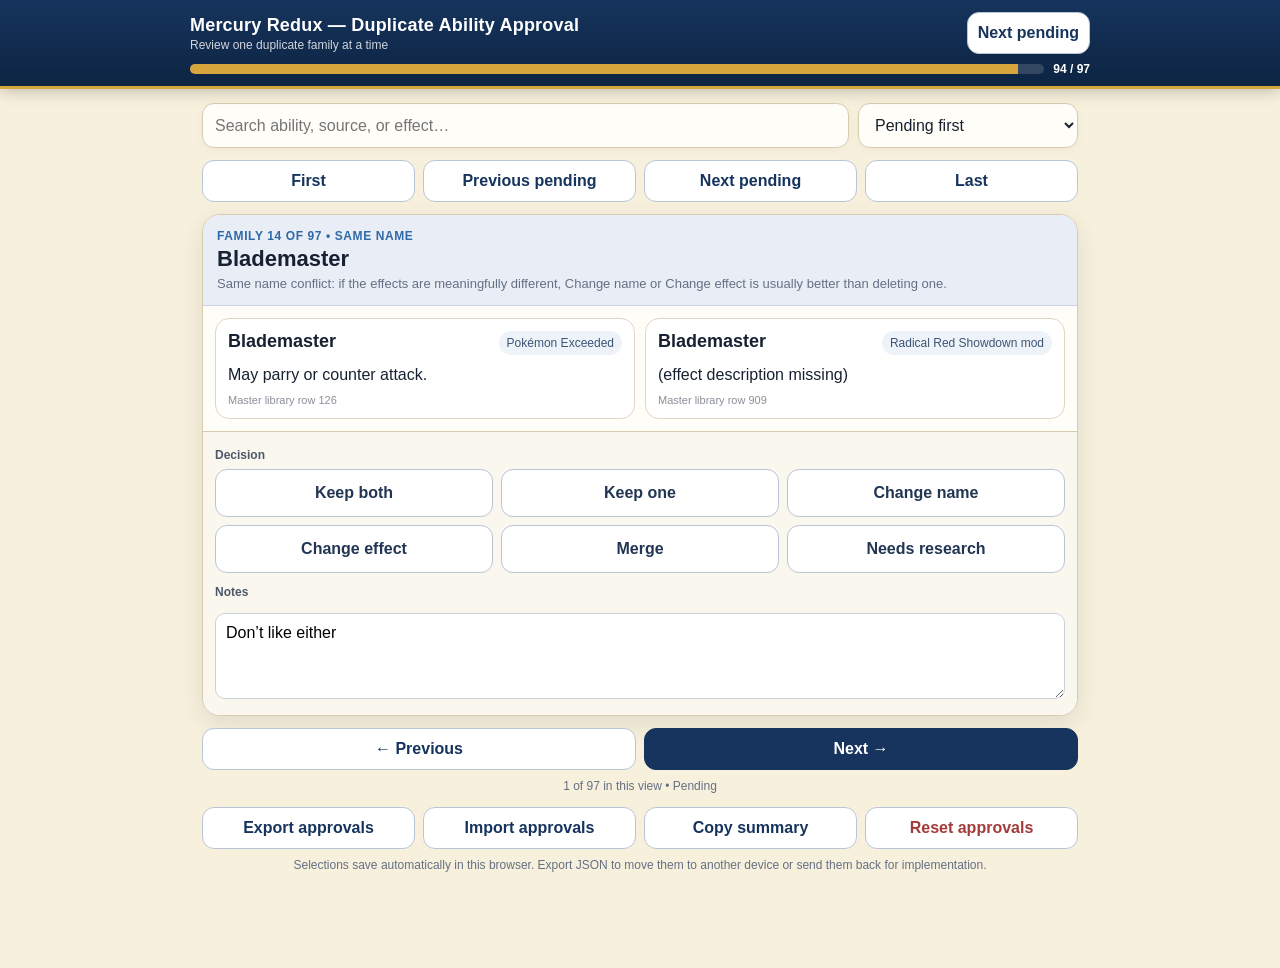
==== commit d06a11ad: "Seed duplicate approval tool with reviewed decisions" ====
--- a/ability-duplicate-approval.html
+++ b/ability-duplicate-approval.html
@@ -57,11 +57,12 @@
 <script>
 const FAMILIES=[{"id":1,"group":"Aerodynamics","type":"same-name","versions":[{"name":"Aerodynamics","source":"Pokémon Exceeded","effect":"Flying moves raises Speed.","masterRow":15},{"name":"AERODYNAMICS","source":"Elite Redux","effect":"Boosts its Speed stat if hit by an Flying-type move instead of taking damage.","masterRow":742}],"reviewIndex":1},{"id":2,"group":"Air Blower","type":"same-name","versions":[{"name":"Air Blower","source":"Pokémon Exceeded","effect":"Summons Tailwind on entry.","masterRow":140},{"name":"AIR BLOWER","source":"Elite Redux","effect":"Sets Tailwind for 5 turns when entering battle.","masterRow":780}],"reviewIndex":2},{"id":3,"group":"Amphibious","type":"same-name","versions":[{"name":"Amphibious","source":"Pokémon Exceeded","effect":"Ups Water-, Poison- & Ground.","masterRow":92},{"name":"AMPHIBIOUS","source":"Elite Redux","effect":"Water-type moves gain 1.5x power.","masterRow":757}],"reviewIndex":3},{"id":4,"group":"Amplifier","type":"same-name","versions":[{"name":"Amplifier","source":"Pokémon Exceeded","effect":"Sound-based moves hit all foes.","masterRow":81},{"name":"Amplifier","source":"Pokémon Insurgence","effect":"Sound-based moves are boosted by 1.25x.","masterRow":940},{"name":"AMPLIFIER","source":"Elite Redux","effect":"Sound-based moves now target all foes [Affected moves: Hyper Voice, Boomburst, Bug Buzz, Chatter, Confide, Disarming Voice, Echoed Voice, Eerie Spell, Grass Whistle, Metal Sound, Noble Roar, Parting Shot, Roar, Round, Screech, Sing, Snore, Supersonic, Uproar etc.]. Also boosts power by 30%.","masterRow":838}],"reviewIndex":4},{"id":5,"group":"Ancient Idol","type":"same-name","versions":[{"name":"Ancient Idol","source":"Pokémon Exceeded","effect":"Uses defensive stats instead.","masterRow":130},{"name":"ANCIENT IDOL","source":"Elite Redux","effect":"The Pokémon uses its Def/SpDef stat and stages during physical/special moves.","masterRow":746}],"reviewIndex":5},{"id":6,"group":"Antarctic Bird","type":"same-name","versions":[{"name":"Antarctic Bird","source":"Pokémon Exceeded","effect":"Ups Water-, Ice- & Flying-type.","masterRow":159},{"name":"ANTARCTIC BIRD","source":"Elite Redux","effect":"Ice and Flying-type moves gain 1.3x power.","masterRow":738}],"reviewIndex":6},{"id":7,"group":"Aquatic","type":"same-name","versions":[{"name":"Aquatic","source":"Pokémon Exceeded","effect":"Adds Water-type to Pokémon.","masterRow":97},{"name":"AQUATIC","source":"Elite Redux","effect":"Adds the Water-type to the Pokémon, in addition to the Pokémon's original type(s).","masterRow":754}],"reviewIndex":7},{"id":8,"group":"Artillery","type":"same-name","versions":[{"name":"Artillery","source":"Pokémon Exceeded","effect":"Some moves cannot miss.","masterRow":16},{"name":"ARTILLERY","source":"Elite Redux","effect":"Beam, pump, cannon, zooka, shot, aura and pulse moves cannot miss and single-target moves hit both foes.","masterRow":837}],"reviewIndex":8},{"id":9,"group":"Aurora Borealis","type":"same-name","versions":[{"name":"Aurora Borealis","source":"Pokémon Exceeded","effect":"Summons an aurora veil.","masterRow":133},{"name":"AURORA BOREALIS","source":"Elite Redux","effect":"Ice-type moves gain STAB. No damage from Hailstorm.","masterRow":751}],"reviewIndex":9},{"id":10,"group":"Avenger","type":"same-name","versions":[{"name":"Avenger","source":"Pokémon Exceeded","effect":"Avenges KOed ally.","masterRow":17},{"name":"AVENGER","source":"Elite Redux","effect":"Boosts the power of the move by 50% if a Pokémon from the user's party has fainted in the previous turn.","masterRow":752}],"reviewIndex":10},{"id":11,"group":"Bad Company","type":"same-name","versions":[{"name":"Bad Company","source":"Radical Red Showdown mod","effect":"Prevents self-lowering stat drops and recoil.","masterRow":908},{"name":"BAD COMPANY","source":"Elite Redux","effect":"*NO USE* Prevents self lowering stat drops and recoil.","masterRow":829}],"reviewIndex":11},{"id":12,"group":"Bad Luck","type":"same-name","versions":[{"name":"Bad Luck","source":"Pokémon Exceeded","effect":"Spreads bad luck.","masterRow":18},{"name":"BAD LUCK","source":"Elite Redux","effect":"Enemies can't critically hit and have decreased accuracy of 5%.","masterRow":794}],"reviewIndex":12},{"id":13,"group":"Big Leaves","type":"same-name","versions":[{"name":"Big Leaves","source":"Pokémon Exceeded","effect":"Absorbs poor sunlight.","masterRow":23},{"name":"BIG LEAVES","source":"Elite Redux","effect":"Solar Beam/Blade doesn't need to charge; Synthesis recovers twice as much HP; Growth doubles stat changes; Chlorophyll, Harvest, Leaf Guard and Solar Power are activated.","masterRow":834}],"reviewIndex":13},{"id":14,"group":"Blademaster","type":"same-name","versions":[{"name":"Blademaster","source":"Pokémon Exceeded","effect":"May parry or counter attack.","masterRow":126},{"name":"Blademaster","source":"Radical Red Showdown mod","effect":"(effect description missing)","masterRow":909}],"reviewIndex":14},{"id":15,"group":"BLITZ BOXER","type":"same-name","versions":[{"name":"BLITZ BOXER","source":"Elite Redux","effect":"Punching moves go first.","masterRow":737},{"name":"BLITZ BOXER","source":"Inclement Emerald","effect":"Punching moves go first","masterRow":727}],"reviewIndex":15},{"id":16,"group":"Bone Zone","type":"same-name","versions":[{"name":"Bone Zone","source":"Radical Red Showdown mod","effect":"Bone moves ignore immunities and deal double damage on not very effective.","masterRow":912},{"name":"BONE ZONE","source":"Elite Redux","effect":"Bone-Based moves ignore immunities and also deal double damage on not very effective.","masterRow":813}],"reviewIndex":16},{"id":17,"group":"CHLOROPLAST","type":"same-name","versions":[{"name":"CHLOROPLAST","source":"Elite Redux","effect":"Moves function as if it's sunny, regardless of weather","masterRow":728},{"name":"CHLOROPLAST","source":"Inclement Emerald","effect":"Moves function as if it's sunny, regardless of weather","masterRow":718}],"reviewIndex":17},{"id":18,"group":"Christmas Spirit","type":"same-name","versions":[{"name":"Christmas Spirit","source":"Pokémon Exceeded","effect":"Reduce damage in hail.","masterRow":110},{"name":"CHRISTMAS SPIRIT","source":"Elite Redux","effect":"The Pokémon is protected by a mysterious force that reduces all incoming damage by 50% during a hailstorm.","masterRow":743}],"reviewIndex":18},{"id":19,"group":"Coil Up","type":"same-name","versions":[{"name":"Coil Up","source":"Pokémon Exceeded","effect":"Ups biting move priority.","masterRow":120},{"name":"COIL UP","source":"Elite Redux","effect":"The Pokémon enters the battlefield coiled up. Coil: The next time the Pokémon uses a biting move, its priority is increased 1.","masterRow":762}],"reviewIndex":19},{"id":20,"group":"Crystallize","type":"same-name","versions":[{"name":"Crystallize","source":"Pokémon Exceeded","effect":"Rock moves become Ice.","masterRow":134},{"name":"CRYSTALLIZE","source":"Elite Redux","effect":"All Rock-type moves used by the Pokémon become Ice-type and receive a 10% power boost.","masterRow":740}],"reviewIndex":20},{"id":21,"group":"Dragonfly","type":"same-name","versions":[{"name":"Dragonfly","source":"Pokémon Exceeded","effect":"Adds Dragon-type to Pokémon.","masterRow":96},{"name":"DRAGONFLY","source":"Elite Redux","effect":"Adds the Dragon-type to the Pokémon, in addition to the Pokémon's original type(s). Immune to Ground-type moves.","masterRow":772}],"reviewIndex":21},{"id":22,"group":"Dragonslayer","type":"same-name","versions":[{"name":"Dragonslayer","source":"Pokémon Exceeded","effect":"Ups damage on Dragon.","masterRow":157},{"name":"DRAGONSLAYER","source":"Elite Redux","effect":"Increases the damage dealt against Dragon-type Pokémon by 50%.","masterRow":773}],"reviewIndex":22},{"id":23,"group":"Dreamcatcher","type":"same-name","versions":[{"name":"Dreamcatcher","source":"Pokémon Exceeded","effect":"Powers up for each asleep.","masterRow":45},{"name":"DREAMCATCHER","source":"Elite Redux","effect":"Boosts power of moves by 50% if a Pokemon is asleep on the field.","masterRow":765}],"reviewIndex":23},{"id":24,"group":"Earthbound","type":"same-name","versions":[{"name":"Earthbound","source":"Pokémon Exceeded","effect":"Boosts Ground moves.","masterRow":141},{"name":"EARTHBOUND","source":"Elite Redux","effect":"Increases own Ground-type attacks by 25%.","masterRow":759}],"reviewIndex":24},{"id":25,"group":"Electric Burst","type":"same-name","versions":[{"name":"Electric Burst","source":"Pokémon Exceeded","effect":"Ups Electric but recoil.","masterRow":115},{"name":"ELECTRIC BURST","source":"Elite Redux","effect":"The Pokémon's Electric-type moves are boosted by 35%, but the Pokémon takes 10% of damage dealt.","masterRow":796}],"reviewIndex":25},{"id":26,"group":"Electrocytes","type":"same-name","versions":[{"name":"Electrocytes","source":"Pokémon Exceeded","effect":"Adds Electric-type to Pokémon.","masterRow":131},{"name":"ELECTROCYTES","source":"Elite Redux","effect":"Increases the power of Electric-type moves by 25%.","masterRow":741}],"reviewIndex":26},{"id":27,"group":"Fatal Precision","type":"same-name","versions":[{"name":"Fatal Precision","source":"Radical Red Showdown mod","effect":"Super Effective Moves from this Pokemon can’t miss and receive a 20% damage boost.","masterRow":916},{"name":"FATAL PRECISION","source":"Elite Redux","effect":"Super Effective Moves from this Pokemon can’t miss and receive a 20% damage boost.","masterRow":800}],"reviewIndex":27},{"id":28,"group":"Feline Prowess","type":"same-name","versions":[{"name":"Feline Prowess","source":"Radical Red Showdown mod","effect":"This Pokemon's Sp. Atk is doubled.","masterRow":917},{"name":"FELINE PROWESS","source":"Elite Redux","effect":"Doubles Special Attack (special Huge/Pure Power).","masterRow":761}],"reviewIndex":28},{"id":29,"group":"Field Explorer","type":"same-name","versions":[{"name":"Field Explorer","source":"Pokémon Exceeded","effect":"Boosts field moves.","masterRow":91},{"name":"FIELD EXPLORER","source":"Elite Redux","effect":"Increases the power of field moves by 25%. [Affected moves: Dig, Headbutt, Secret Power, Chatter, Fly, Cut, Strength, Surf, Waterfall, Rock Climb, Flash, Whirlpool, Dive]","masterRow":820}],"reviewIndex":29},{"id":30,"group":"Flock","type":"same-name","versions":[{"name":"Flock","source":"Pokémon Exceeded","effect":"Ups Flying moves in a pinch.","masterRow":2},{"name":"FLOCK","source":"Elite Redux","effect":"Overgrow for Flying moves.","masterRow":819}],"reviewIndex":30},{"id":31,"group":"Fossilized","type":"same-name","versions":[{"name":"Fossilized","source":"Pokémon Exceeded","effect":"Adds Rock-type to Pokémon.","masterRow":61},{"name":"FOSSILIZED","source":"Elite Redux","effect":"Only takes half damage from Rock-type moves. Boosts Rock-type moves by 10%.","masterRow":763}],"reviewIndex":31},{"id":32,"group":"Giant Wings","type":"same-name","versions":[{"name":"Giant Wings","source":"Pokémon Exceeded","effect":"Boosts wind & wing moves.","masterRow":29},{"name":"GIANT WINGS","source":"Elite Redux","effect":"Boosts all air, wing and wind moves by 25%, including Twister, Hurricane and Heat Wave.","masterRow":831}],"reviewIndex":32},{"id":33,"group":"Grip Pincer","type":"same-name","versions":[{"name":"Grip Pincer","source":"Pokémon Exceeded","effect":"May clamps the foe.","masterRow":60},{"name":"GRIP PINCER","source":"Elite Redux","effect":"Contact moves have 50% chance to trap the foe for two to three turns. If the target is trapped, contact moves bypass target's Defense and accuracy check.","masterRow":833}],"reviewIndex":33},{"id":34,"group":"Growing Tooth","type":"same-name","versions":[{"name":"Growing Tooth","source":"Pokémon Exceeded","effect":"Ups Attack after fang moves.","masterRow":129},{"name":"GROWING TOOTH","source":"Elite Redux","effect":"Increases the Attack stat by one stage after using a fang move.","masterRow":749}],"reviewIndex":34},{"id":35,"group":"Half Drake","type":"same-name","versions":[{"name":"Half Drake","source":"Pokémon Exceeded","effect":"Adds Dragon-type to Pokémon.","masterRow":146},{"name":"HALF DRAKE","source":"Elite Redux","effect":"Adds the Dragon-type to the Pokémon, in addition to the Pokémon's original type(s).","masterRow":770}],"reviewIndex":35},{"id":36,"group":"Haunted Spirit","type":"same-name","versions":[{"name":"Haunted Spirit","source":"Pokémon Exceeded","effect":"Curses the attacker.","masterRow":124},{"name":"HAUNTED SPIRIT","source":"Elite Redux","effect":"When the Pokémon faints by a damaging move from an opposing Pokémon, the attacker becomes cursed.","masterRow":795}],"reviewIndex":36},{"id":37,"group":"Hydrate","type":"same-name","versions":[{"name":"Hydrate","source":"Pokémon Exceeded","effect":"Normal moves turn Water.","masterRow":10},{"name":"HYDRATE","source":"Elite Redux","effect":"All Normal-type moves used by the Pokémon become Water-type and receive a 10% power boost.","masterRow":775}],"reviewIndex":37},{"id":38,"group":"Hypnotist","type":"same-name","versions":[{"name":"Hypnotist","source":"Pokémon Exceeded","effect":"Boost Hypnosis accuracy.","masterRow":136},{"name":"HYPNOTIST","source":"Elite Redux","effect":"Increases Hypnosis accuracy by 50%.","masterRow":787}],"reviewIndex":38},{"id":39,"group":"Ice Dew","type":"same-name","versions":[{"name":"Ice Dew","source":"Pokémon Exceeded","effect":"Powers up if hit by ice.","masterRow":31},{"name":"ICE DEW","source":"Elite Redux","effect":"Immune to Ice-type moves. Instead of being hit by Ice-type moves, it boosts its Attack or Sp. Attack stat (which is higher).","masterRow":839}],"reviewIndex":39},{"id":40,"group":"Impenetrable","type":"same-name","versions":[{"name":"Impenetrable","source":"Pokémon Exceeded","effect":"Only damaged by attacks.","masterRow":54},{"name":"IMPENETRABLE","source":"Elite Redux","effect":"Takes no indirect damage.","masterRow":786}],"reviewIndex":40},{"id":41,"group":"Inflatable","type":"same-name","versions":[{"name":"Inflatable","source":"Pokémon Exceeded","effect":"Fire or Flying ups defensive.","masterRow":118},{"name":"INFLATABLE","source":"Elite Redux","effect":"When the Pokémon is hit by Fire-type or Flying-type moves, its Defense and Special Defense stats are increased by one stage.","masterRow":750}],"reviewIndex":41},{"id":42,"group":"Intoxicate","type":"same-name","versions":[{"name":"Intoxicate","source":"Pokémon Exceeded","effect":".","masterRow":441},{"name":"Intoxicate","source":"Pokémon Insurgence","effect":"Normal-type moves become Poison-type and receive a 30% power boost.","masterRow":948},{"name":"INTOXICATE","source":"Elite Redux","effect":"All Normal-type moves used by the Pokémon to become Poison-type and receive a 10% power boost.","masterRow":785}],"reviewIndex":42},{"id":43,"group":"Juggernaut","type":"same-name","versions":[{"name":"Juggernaut","source":"Pokémon Exceeded","effect":"More Defense more damage.","masterRow":46},{"name":"JUGGERNAUT","source":"Elite Redux","effect":"Contact moves use 20% of its Defense stat additionally. Also, the Pokémon cannot be paralyzed.","masterRow":781}],"reviewIndex":43},{"id":44,"group":"KEEN EDGE","type":"same-name","versions":[{"name":"KEEN EDGE","source":"Elite Redux","effect":"Cutting moves do 30% more damage","masterRow":731},{"name":"KEEN EDGE","source":"Inclement Emerald","effect":"Cutting moves do 30% more damage","masterRow":721}],"reviewIndex":44},{"id":45,"group":"Lead Coat","type":"same-name","versions":[{"name":"Lead Coat","source":"Pokémon Exceeded","effect":"Triples weight.","masterRow":34},{"name":"LEAD COAT","source":"Elite Redux","effect":"Triples the Pokémon's weight. Increases the Defense stat by 40%, but decreases Speed stat by 10%.","masterRow":756}],"reviewIndex":45},{"id":46,"group":"Liquified","type":"same-name","versions":[{"name":"Liquified","source":"Pokémon Exceeded","effect":"Tougher but washable.","masterRow":111},{"name":"LIQUIFIED","source":"Elite Redux","effect":"Takes half damage from contact moves. Takes 2x damage from Water-type moves.","masterRow":771}],"reviewIndex":46},{"id":47,"group":"Loud Bang","type":"same-name","versions":[{"name":"Loud Bang","source":"Pokémon Exceeded","effect":"Sound-based moves confuse.","masterRow":98},{"name":"LOUD BANG","source":"Elite Redux","effect":"There is a 50% chance that the enemy will become confused when affected by the Pokémon's sound-based damaging moves.","masterRow":755}],"reviewIndex":47},{"id":48,"group":"Lunar Eclipse","type":"same-name","versions":[{"name":"Lunar Eclipse","source":"Pokémon Exceeded","effect":"Boosts Fairy-type moves.","masterRow":176},{"name":"LUNAR ECLIPSE","source":"Elite Redux","effect":"The Pokémon's Fairy- and Dark-type moves gain same-type attack bonus regardless the Pokémon's typing. Hypnosis has its Accuracy increased by 50%.","masterRow":825}],"reviewIndex":48},{"id":49,"group":"Magical Dust","type":"same-name","versions":[{"name":"Magical Dust","source":"Pokémon Exceeded","effect":"Leaves magic powder on contact.","masterRow":95},{"name":"MAGICAL DUST","source":"Elite Redux","effect":"When is hit by contact move, it leaves a Magic Powder that adds Psychic-type to the target.","masterRow":764}],"reviewIndex":49},{"id":50,"group":"Majestic Bird","type":"same-name","versions":[{"name":"Majestic Bird","source":"Pokémon Exceeded","effect":"Raises Sp. Attack stat.","masterRow":63},{"name":"MAJESTIC BIRD","source":"Elite Redux","effect":"Boosts Special Attack by 50%.","masterRow":783}],"reviewIndex":50},{"id":51,"group":"Majestic Moth","type":"same-name","versions":[{"name":"Majestic Moth","source":"Pokémon Exceeded","effect":"Ups highest stat on entry.","masterRow":132},{"name":"MAJESTIC MOTH","source":"Elite Redux","effect":"Increases the highest stat by one stage upon entering the battlefield.","masterRow":790}],"reviewIndex":51},{"id":52,"group":"Mineralize","type":"same-name","versions":[{"name":"Mineralize","source":"Pokémon Exceeded","effect":"Normal moves become Rock.","masterRow":637},{"name":"MINERALIZE","source":"Elite Redux","effect":"All Normal-type moves used by the Pokémon become Rock-type and receive a 10% power boost.","masterRow":864}],"reviewIndex":52},{"id":53,"group":"Molten Down","type":"same-name","versions":[{"name":"Molten Down","source":"Pokémon Exceeded","effect":"Fire hit Rock-type.","masterRow":150},{"name":"MOLTEN DOWN","source":"Elite Redux","effect":"The Pokémon's Fire-type moves become super effective against Rock-type.","masterRow":817}],"reviewIndex":53},{"id":54,"group":"Momentum","type":"same-name","versions":[{"name":"Momentum","source":"Pokémon Exceeded","effect":"Contact moves use Speed.","masterRow":37},{"name":"MOMENTUM","source":"Elite Redux","effect":"Contact moves use Speed stat instead for the damage calculation (counts Speed stage-modifiers).","masterRow":832}],"reviewIndex":54},{"id":55,"group":"Mountaineer","type":"same-name","versions":[{"name":"Mountaineer","source":"Radical Red Showdown mod","effect":"This Pokemon is immune to Rock; Avoids Stealth Rock.","masterRow":918},{"name":"MOUNTAINEER","source":"Elite Redux","effect":"Immune to Rock attacks and Stealth Rocks.","masterRow":774}],"reviewIndex":55},{"id":56,"group":"Multi Headed","type":"same-name","versions":[{"name":"Multi Headed","source":"Pokémon Exceeded","effect":"Each head attacks.","masterRow":79},{"name":"MULTI HEADED","source":"Elite Redux","effect":"Hit two or three times depending on the number of heads with single target moves, dealing 25% or 33% more damage. (Doesn't work with multi-hit moves like Comet Punch).","masterRow":807}],"reviewIndex":56},{"id":57,"group":"Mystic Power","type":"same-name","versions":[{"name":"Mystic Power","source":"Pokémon Exceeded","effect":"Boosts all moves's type.","masterRow":152},{"name":"MYSTIC POWER","source":"Elite Redux","effect":"All Pokémon's moves gain the same-type attack bonus (STAB) regardless the Pokémon's typing.","masterRow":747}],"reviewIndex":57},{"id":58,"group":"Nocturnal","type":"same-name","versions":[{"name":"Nocturnal","source":"Pokémon Exceeded","effect":"Boosts stats at night.","masterRow":51},{"name":"NOCTURNAL","source":"Elite Redux","effect":"Boosts Dark-type moves by 25%, takes 25% less from Dark and Fairy","masterRow":766}],"reviewIndex":58},{"id":59,"group":"North Wind","type":"same-name","versions":[{"name":"North Wind","source":"Pokémon Exceeded","effect":"Adds Ice-type to Pokémon.","masterRow":65},{"name":"NORTH WIND","source":"Elite Redux","effect":"Sets Aurora Veil on entry. Immune to Hail damage.","masterRow":808}],"reviewIndex":59},{"id":60,"group":"Overwhelm","type":"same-name","versions":[{"name":"Overwhelm","source":"Pokémon Exceeded","effect":"Hits Fairy-type Pokémon.","masterRow":53},{"name":"OVERWHELM","source":"Elite Redux","effect":"The Pokémon can hit Fairy-type Pokémon with Dragon-type moves. Also blocks Intimidate and Scare.","masterRow":788}],"reviewIndex":60},{"id":61,"group":"Perfectionist","type":"same-name","versions":[{"name":"Perfectionist","source":"Pokémon Exceeded","effect":"Boosts weaker moves.","masterRow":160},{"name":"PERFECTIONIST","source":"Elite Redux","effect":"Ups crit by +1 for moves with BP 50 or less. Ups crit rate by +1 and priority by +1 for moves with BP 25 or less.","masterRow":748}],"reviewIndex":61},{"id":62,"group":"Permafrost","type":"same-name","versions":[{"name":"Permafrost","source":"Pokémon Exceeded","effect":"Weakens “supereffective”.","masterRow":7},{"name":"PERMAFROST","source":"Elite Redux","effect":"Reduces damage taken from super-effective attacks by 25%","masterRow":777}],"reviewIndex":62},{"id":63,"group":"Phantom","type":"same-name","versions":[{"name":"Phantom","source":"Pokémon Exceeded","effect":"Adds Ghost-type to Pokémon.","masterRow":39},{"name":"PHANTOM","source":"Elite Redux","effect":"Adds the Ghost-type to the Pokémon, in addition to the Pokémon's original type(s).","masterRow":784}],"reviewIndex":63},{"id":64,"group":"placeholder","type":"same-name","versions":[{"name":"placeholder","source":"Pokémon Exceeded","effect":"Bites may badly poison.","masterRow":48},{"name":"placeholder","source":"Pokémon Exceeded","effect":"Decoys after weakened.","masterRow":262},{"name":"placeholder","source":"Pokémon Exceeded","effect":".","masterRow":354}],"reviewIndex":64},{"id":65,"group":"Poison Absorb","type":"same-name","versions":[{"name":"Poison Absorb","source":"Pokémon Exceeded","effect":"Changes poison into HP.","masterRow":66},{"name":"POISON ABSORB","source":"Elite Redux","effect":"Restore 1/4 HP when hit by Poison-type moves.","masterRow":804}],"reviewIndex":65},{"id":66,"group":"Power Core","type":"same-name","versions":[{"name":"Power Core","source":"Pokémon Exceeded","effect":"More defensive more damage.","masterRow":167},{"name":"POWER CORE","source":"Elite Redux","effect":"The Pokémon uses 25% of its Defense stat during physical moves and Special Defense stat during special moves in addition to the default stat. (Defense and Special Defense stat stages still affects these percentage).","masterRow":827}],"reviewIndex":66},{"id":67,"group":"POWER FISTS","type":"same-name","versions":[{"name":"POWER FISTS","source":"Elite Redux","effect":"Punching moves do special damage and get 30% boost","masterRow":733},{"name":"POWER FISTS","source":"Inclement Emerald","effect":"Punching moves do special damage","masterRow":723}],"reviewIndex":67},{"id":68,"group":"Precise Fist","type":"same-name","versions":[{"name":"Precise Fist","source":"Pokémon Exceeded","effect":"Ups punches precision.","masterRow":8},{"name":"PRECISE FIST","source":"Elite Redux","effect":"Punching moves have critical rate increased by +1 and have double the chance of secondary effects.","masterRow":835}],"reviewIndex":68},{"id":69,"group":"Primal Armor","type":"same-name","versions":[{"name":"Primal Armor","source":"Radical Red Showdown mod","effect":"This Pokemon receives 1/2 damage from supereffective attacks.","masterRow":922},{"name":"PRIMAL ARMOR","source":"Elite Redux","effect":"Reduces damage taken from super-effective attacks by 50%","masterRow":778}],"reviewIndex":69},{"id":70,"group":"PRISM SCALES","type":"same-name","versions":[{"name":"PRISM SCALES","source":"Elite Redux","effect":"Reduces special damage taken by 30%","masterRow":732},{"name":"PRISM SCALES","source":"Inclement Emerald","effect":"Reduces special damage taken by 30%","masterRow":722}],"reviewIndex":70},{"id":71,"group":"Psychic Mind","type":"same-name","versions":[{"name":"Psychic Mind","source":"Pokémon Exceeded","effect":"Ups and resists Psychic-type.","masterRow":76},{"name":"PSYCHIC MIND","source":"Elite Redux","effect":"Boosts the power of Psychic-type moves by 25%.","masterRow":803}],"reviewIndex":71},{"id":72,"group":"PYROMANCY","type":"same-name","versions":[{"name":"PYROMANCY","source":"Elite Redux","effect":"Fire attacks are 5x more likely to inflict a burn","masterRow":730},{"name":"PYROMANCY","source":"Inclement Emerald","effect":"Fire attacks are 5x more likely to inflict a burn","masterRow":720}],"reviewIndex":72},{"id":73,"group":"Rampage","type":"same-name","versions":[{"name":"Rampage","source":"Pokémon Exceeded","effect":"Moves have no recharge.","masterRow":4},{"name":"RAMPAGE","source":"Elite Redux","effect":"If a recharge move KOs the foe, it doesn't need to recharge.","masterRow":735},{"name":"RAMPAGE","source":"Inclement Emerald","effect":"If a recharge move KOs the foe, it doesn't need to recharge.","masterRow":725}],"reviewIndex":73},{"id":74,"group":"Sage Power","type":"same-name","versions":[{"name":"Sage Power","source":"Radical Red Showdown mod","effect":"This Pokemon's Sp. Atk is 1.5x, but it can only select the first move it executes.","masterRow":924},{"name":"SAGE POWER","source":"Elite Redux","effect":"Automatically locked into the first move chosen, but boosts Special Attack by 1.5x (Gorilla Tactics for Special moves)","masterRow":812}],"reviewIndex":74},{"id":75,"group":"SAND SONG","type":"same-name","versions":[{"name":"SAND SONG","source":"Elite Redux","effect":"Sound moves become Ground type. No damage boost.","masterRow":734},{"name":"SAND SONG","source":"Inclement Emerald","effect":"Sound moves become Ground type. No damage boost.","masterRow":724}],"reviewIndex":75},{"id":76,"group":"Scavenger","type":"same-name","versions":[{"name":"Scavenger","source":"Pokémon Exceeded","effect":"KOs restore some HP.","masterRow":50},{"name":"SCAVENGER","source":"Elite Redux","effect":"Heals 1/4 HP when defeating an enemy.","masterRow":805}],"reviewIndex":76},{"id":77,"group":"Sea Guardian","type":"same-name","versions":[{"name":"Sea Guardian","source":"Pokémon Exceeded","effect":"Ups offensive stat in rain.","masterRow":68},{"name":"SEA GUARDIAN","source":"Elite Redux","effect":"Ups highest stat on entry when it rains.","masterRow":816}],"reviewIndex":77},{"id":78,"group":"Seaweed","type":"same-name","versions":[{"name":"Seaweed","source":"Pokémon Exceeded","effect":"Grass resists fire.","masterRow":82},{"name":"SEAWEED","source":"Elite Redux","effect":"Grass-type takes neutral damage from Fire-type moves. Deals neutral damage against Fire-type with Grass-type moves.","masterRow":802}],"reviewIndex":78},{"id":79,"group":"Self Sufficient","type":"same-name","versions":[{"name":"Self Sufficient","source":"Radical Red Showdown mod","effect":"At the end of every turn, this Pokemon restores 1/16 of its max HP.","masterRow":925},{"name":"SELF SUFFICIENT","source":"Elite Redux","effect":"Heals 1/16 at the end of every turn.","masterRow":767}],"reviewIndex":79},{"id":80,"group":"Short Circuit","type":"same-name","versions":[{"name":"Short Circuit","source":"Pokémon Exceeded","effect":"Ups Elect. moves in a pinch.","masterRow":3},{"name":"SHORT CIRCUIT","source":"Elite Redux","effect":"Overgrow for Electric moves.","masterRow":782}],"reviewIndex":80},{"id":81,"group":"Sighting System","type":"same-name","versions":[{"name":"Sighting System","source":"Pokémon Exceeded","effect":"Trades Accuracy for priority.","masterRow":180},{"name":"SIGHTING SYSTEM","source":"Elite Redux","effect":"When the Pokémon uses a move with Accuracy of 50% or lower, the move will have 100% Accuracy, but have its priority decreased by 3.","masterRow":828}],"reviewIndex":81},{"id":82,"group":"Solar Flare","type":"same-name","versions":[{"name":"Solar Flare","source":"Pokémon Exceeded","effect":"Boosts Fire-type moves.","masterRow":175},{"name":"SOLAR FLARE","source":"Elite Redux","effect":"The Pokémon's Fire-type moves gain same-type attack bonus regardless the Pokémon's typing. The Pokémon does not need a turn to charge to use Solar Beam and Solar Blade and Morning Sun recovers twice as much HP.","masterRow":826}],"reviewIndex":82},{"id":83,"group":"Solenoglyphs","type":"same-name","versions":[{"name":"Solenoglyphs","source":"Pokémon Exceeded","effect":"Ups biting dmg & effect.","masterRow":311},{"name":"SOLENOGLYPHS","source":"Elite Redux","effect":"Biting moves have a 50% chance of badly poisoning the target.","masterRow":798}],"reviewIndex":83},{"id":84,"group":"Soul Eater","type":"same-name","versions":[{"name":"Soul Eater","source":"Pokémon Exceeded","effect":"Absorbs wisps.","masterRow":142},{"name":"SOUL EATER","source":"Elite Redux","effect":"Whenever another Pokémon faints, restores 25% of its maximum HP.","masterRow":791}],"reviewIndex":84},{"id":85,"group":"Spectralize","type":"same-name","versions":[{"name":"Spectralize","source":"Pokémon Exceeded","effect":"Normal moves become Ghost.","masterRow":705},{"name":"SPECTRALIZE","source":"Elite Redux","effect":"All Normal-type moves used by the Pokémon become Ghost-type and receive a 10% power boost.","masterRow":853}],"reviewIndex":85},{"id":86,"group":"Speed Force","type":"same-name","versions":[{"name":"Speed Force","source":"Pokémon Exceeded","effect":"More Speed more damage.","masterRow":62},{"name":"SPEED FORCE","source":"Elite Redux","effect":"Contact moves use 20% of its Speed stat additionally.","masterRow":815}],"reviewIndex":86},{"id":87,"group":"Spider Lair","type":"same-name","versions":[{"name":"Spider Lair","source":"Pokémon Exceeded","effect":"Sets Sticky Web in battle.","masterRow":94},{"name":"SPIDER LAIR","source":"Elite Redux","effect":"Sets up Sticky Web on entry.","masterRow":799}],"reviewIndex":87},{"id":88,"group":"Striker","type":"same-name","versions":[{"name":"Striker","source":"Radical Red Showdown mod","effect":"This Pokemon's kick-based attacks have their power multiplied by 1.3.","masterRow":926},{"name":"STRIKER","source":"Elite Redux","effect":"Boosts kicking moves by 1.3x. Moves affected by Striker: Blaze Kick, Jump Kick, High Jump Kick, Triple Axel, Triple Kick, Stomp, Mega Kick, Low Kick, Rolling Kick, Trop Kick, Pyro Ball, High Horsepower, Double Kick, Thunderous Kick.","masterRow":821}],"reviewIndex":88},{"id":89,"group":"Sweet Dreams","type":"same-name","versions":[{"name":"Sweet Dreams","source":"Pokémon Exceeded","effect":"Heals sleeping Pokémon.","masterRow":105},{"name":"SWEET DREAMS","source":"Elite Redux","effect":"At the end of each turn, each sleeping allies restores 1/8 HP. Your side is immune to opposing Bad Dreams.","masterRow":793}],"reviewIndex":89},{"id":90,"group":"Twisted Dimension","type":"same-name","versions":[{"name":"Twisted Dimension","source":"Pokémon Exceeded","effect":"Summons Trick Room.","masterRow":149},{"name":"TWISTED DIMENSION","source":"Elite Redux","effect":"Summons Trick Room on entry.","masterRow":806}],"reviewIndex":90},{"id":91,"group":"VENGEANCE","type":"same-name","versions":[{"name":"VENGEANCE","source":"Elite Redux","effect":"Overgrow for Ghost moves.","masterRow":736},{"name":"VENGEANCE","source":"Inclement Emerald","effect":"Overgrow for Ghost moves.","masterRow":726}],"reviewIndex":91},{"id":92,"group":"Weather Control","type":"same-name","versions":[{"name":"Weather Control","source":"Pokémon Exceeded","effect":"Negates weather-related moves.","masterRow":88},{"name":"WEATHER CONTROL","source":"Elite Redux","effect":"Negates all moves related to weather condition from opposing Pokémon. [Affected moves: Thunder, Blizzard, Solar Beam, Solar Blade, Hurricane]","masterRow":814}],"reviewIndex":92},{"id":93,"group":"Whiteout","type":"same-name","versions":[{"name":"Whiteout","source":"Pokémon Exceeded","effect":"Boosts Ice-type moves.","masterRow":439},{"name":"WHITEOUT","source":"Elite Redux","effect":"Boosts the power of Ice attacks in Hail by 50%","masterRow":729},{"name":"WHITEOUT","source":"Inclement Emerald","effect":"Boosts the power of Ice attacks in Hail by 50%","masterRow":719}],"reviewIndex":93},{"id":94,"group":"Wildfire","type":"same-name","versions":[{"name":"Wildfire","source":"Pokémon Exceeded","effect":"Boosts power on cursed terrain.","masterRow":245},{"name":"Wildfire","source":"Pokémon Rejuvenation","effect":"At end of turn, non-Fire opponents lose 1/16 max HP; damage becomes 1/8 if the foe is burned or the user is in Fire Spin, and burned targets take 1.5x damage from the user's moves; fields can further modify it.","masterRow":959}],"reviewIndex":94},{"id":98,"group":"First-turn 1.5x Speed + 1.2x Attack","type":"same-mechanic","versions":[{"name":"Bull Rush","source":"Radical Red Showdown mod","effect":"On the first turn this Pokemon is out on the field for, it gets a 1.5x Speed boost and a 1.2x Attack boost.","masterRow":913},{"name":"Quill Rush","source":"Radical Red Showdown mod","effect":"On the first turn this Pokemon is out on the field for, it gets a 1.5x Speed boost and a 1.2x Attack boost.","masterRow":923}],"reviewIndex":95},{"id":99,"group":"Full-HP Fire priority","type":"same-mechanic","versions":[{"name":"Blazing Soul","source":"Radical Red Showdown mod","effect":"If this Pokemon is at full HP, its Fire-type moves have their priority increased by 1.","masterRow":910},{"name":"FLAMING SOUL","source":"Elite Redux","effect":"Fire-type moves have +1 priority. Requires full HP.","masterRow":811}],"reviewIndex":96},{"id":101,"group":"Special Huge Power (2x SpA)","type":"same-mechanic","versions":[{"name":"Athenian","source":"Pokémon Insurgence","effect":"Doubles the user's Special Attack stat.","masterRow":942},{"name":"Feline Prowess","source":"Radical Red Showdown mod","effect":"This Pokemon's Sp. Atk is doubled.","masterRow":917},{"name":"FELINE PROWESS","source":"Elite Redux","effect":"Doubles Special Attack (special Huge/Pure Power).","masterRow":761}],"reviewIndex":97}];
 const STORE_KEY="mercury-redux-duplicate-ability-approvals-v1";
+const DEFAULT_APPROVALS={"1":{"action":"keep-one","target":"1","value":"","notes":""},"2":{"action":"keep-one","target":"1","value":"","notes":""},"3":{"action":"keep-one","target":"1","value":"","notes":""},"4":{"action":"merge","target":"2","value":"","notes":""},"5":{"action":"merge","target":"1","value":"","notes":""},"6":{"action":"merge","target":"1","value":"","notes":""},"7":{"action":"merge","target":"1","value":"","notes":""},"8":{"action":"merge","target":"1","value":"","notes":""},"9":{"action":"merge","target":"1","value":"","notes":""},"10":{"action":"merge","target":"1","value":"","notes":""},"11":{"action":"merge","target":"0","value":"","notes":""},"12":{"action":"merge","target":"1","value":"","notes":""},"13":{"action":"merge","target":"1","value":"","notes":""},"14":{"action":"pending","target":"","value":"","notes":"Don’t like either "},"15":{"action":"merge","target":"0","value":"","notes":""},"16":{"action":"merge","target":"1","value":"","notes":""},"17":{"action":"merge","target":"0","value":"","notes":""},"18":{"action":"merge","target":"1","value":"","notes":""},"19":{"action":"merge","target":"1","value":"","notes":""},"20":{"action":"merge","target":"1","value":"","notes":""},"21":{"action":"merge","target":"1","value":"","notes":""},"22":{"action":"merge","target":"1","value":"","notes":""},"23":{"action":"merge","target":"1","value":"","notes":""},"24":{"action":"merge","target":"1","value":"","notes":""},"25":{"action":"merge","target":"1","value":"","notes":""},"26":{"action":"merge","target":"1","value":"","notes":""},"27":{"action":"merge","target":"1","value":"","notes":""},"28":{"action":"merge","target":"1","value":"","notes":""},"29":{"action":"merge","target":"1","value":"","notes":""},"30":{"action":"merge","target":"0","value":"","notes":""},"31":{"action":"merge","target":"1","value":"","notes":""},"32":{"action":"merge","target":"1","value":"","notes":""},"33":{"action":"merge","target":"1","value":"","notes":""},"34":{"action":"merge","target":"1","value":"","notes":""},"35":{"action":"merge","target":"1","value":"","notes":""},"36":{"action":"merge","target":"1","value":"","notes":""},"37":{"action":"merge","target":"1","value":"","notes":""},"38":{"action":"merge","target":"1","value":"","notes":""},"39":{"action":"merge","target":"1","value":"","notes":""},"40":{"action":"merge","target":"1","value":"","notes":""},"41":{"action":"merge","target":"1","value":"","notes":""},"42":{"action":"merge","target":"1","value":"","notes":""},"43":{"action":"merge","target":"1","value":"","notes":""},"44":{"action":"merge","target":"1","value":"","notes":""},"45":{"action":"merge","target":"1","value":"","notes":""},"46":{"action":"merge","target":"1","value":"","notes":""},"47":{"action":"merge","target":"1","value":"","notes":""},"48":{"action":"merge","target":"1","value":"","notes":""},"49":{"action":"merge","target":"1","value":"","notes":""},"50":{"action":"merge","target":"1","value":"","notes":""},"51":{"action":"merge","target":"1","value":"","notes":""},"52":{"action":"merge","target":"1","value":"","notes":""},"53":{"action":"merge","target":"1","value":"","notes":""},"54":{"action":"merge","target":"1","value":"","notes":""},"55":{"action":"merge","target":"0","value":"","notes":""},"56":{"action":"merge","target":"1","value":"","notes":""},"57":{"action":"merge","target":"1","value":"","notes":""},"58":{"action":"merge","target":"1","value":"","notes":""},"59":{"action":"merge","target":"1","value":"","notes":""},"60":{"action":"merge","target":"1","value":"","notes":""},"61":{"action":"merge","target":"1","value":"","notes":""},"62":{"action":"merge","target":"1","value":"","notes":""},"63":{"action":"merge","target":"1","value":"","notes":""},"64":{"action":"change-name","target":"0","value":"","notes":"They all need a name change "},"65":{"action":"merge","target":"1","value":"","notes":""},"66":{"action":"merge","target":"1","value":"","notes":""},"67":{"action":"merge","target":"0","value":"","notes":""},"68":{"action":"merge","target":"1","value":"","notes":""},"69":{"action":"merge","target":"1","value":"","notes":""},"70":{"action":"merge","target":"0","value":"","notes":""},"71":{"action":"merge","target":"1","value":"","notes":""},"72":{"action":"merge","target":"0","value":"","notes":""},"73":{"action":"merge","target":"0","value":"","notes":""},"74":{"action":"merge","target":"1","value":"","notes":""},"75":{"action":"merge","target":"0","value":"","notes":""},"76":{"action":"merge","target":"1","value":"","notes":""},"77":{"action":"merge","target":"1","value":"","notes":""},"78":{"action":"merge","target":"1","value":"","notes":""},"79":{"action":"merge","target":"0","value":"","notes":""},"80":{"action":"merge","target":"0","value":"","notes":""},"81":{"action":"merge","target":"1","value":"","notes":""},"82":{"action":"merge","target":"1","value":"","notes":""},"83":{"action":"merge","target":"1","value":"","notes":""},"84":{"action":"merge","target":"1","value":"","notes":""},"85":{"action":"merge","target":"1","value":"","notes":""},"86":{"action":"merge","target":"1","value":"","notes":""},"87":{"action":"merge","target":"1","value":"","notes":""},"88":{"action":"merge","target":"1","value":"","notes":""},"89":{"action":"merge","target":"1","value":"","notes":""},"90":{"action":"merge","target":"1","value":"","notes":""},"91":{"action":"merge","target":"0","value":"","notes":""},"92":{"action":"merge","target":"1","value":"","notes":""},"93":{"action":"merge","target":"2","value":"","notes":""},"94":{"action":"merge","target":"1","value":"","notes":""},"98":{"action":"merge","target":"0","value":"","notes":""},"99":{"action":"merge","target":"1","value":"","notes":""},"101":{"action":"change-effect","target":"0","value":"","notes":""}};
 const state={index:0,filter:"pending",search:"",approvals:load()};
-function load(){try{return JSON.parse(localStorage.getItem(STORE_KEY)||"{}")}catch{return {}}}
+function load(){try{const saved=localStorage.getItem(STORE_KEY);return saved?JSON.parse(saved):JSON.parse(JSON.stringify(DEFAULT_APPROVALS))}catch{return JSON.parse(JSON.stringify(DEFAULT_APPROVALS))}}
 function persist(){localStorage.setItem(STORE_KEY,JSON.stringify(state.approvals));updateProgress()}
 function approvalFor(f){return state.approvals[f.id]||{action:"pending",target:"",value:"",notes:""}}
-function isReviewed(f){return approvalFor(f).action!=="pending"}
+function isReviewed(f){const a=approvalFor(f);if(a.action==="pending")return false;if(a.action==="change-name"||a.action==="change-effect")return Boolean(String(a.value||"").trim());if(a.action==="keep-one"||a.action==="merge")return a.target!=="";return true}
 function filtered(){
   const q=state.search.trim().toLowerCase();
   let arr=FAMILIES.filter(f=>{
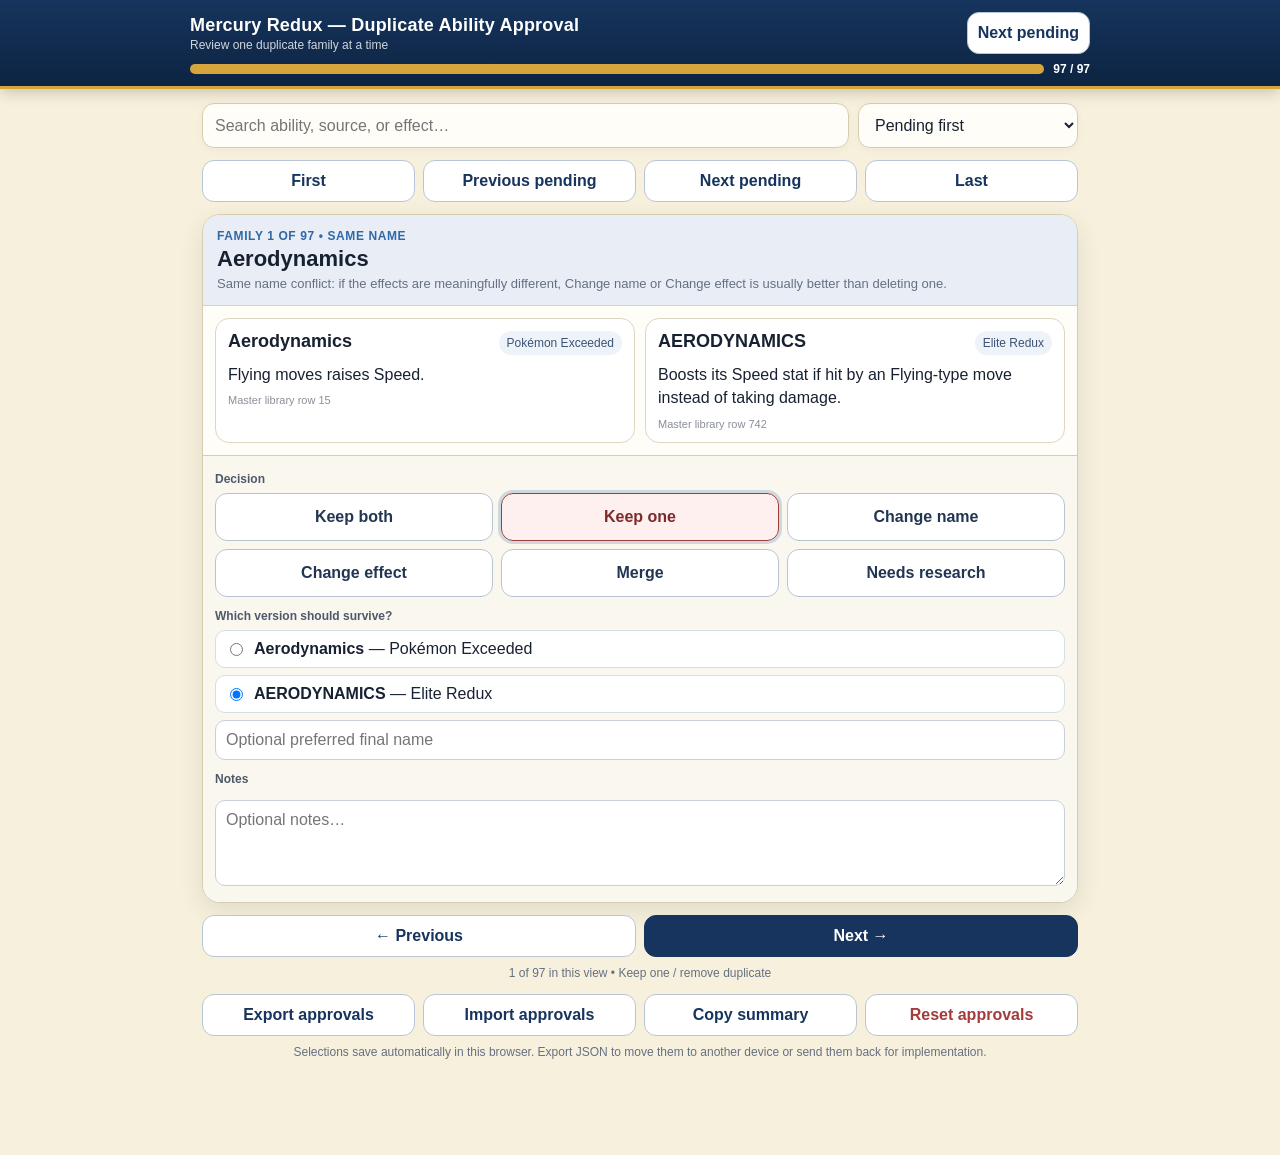
==== commit f72e93d6: "Mark final duplicate ability decisions complete" ====
--- a/ability-duplicate-approval.html
+++ b/ability-duplicate-approval.html
@@ -57,7 +57,7 @@
 <script>
 const FAMILIES=[{"id":1,"group":"Aerodynamics","type":"same-name","versions":[{"name":"Aerodynamics","source":"Pokémon Exceeded","effect":"Flying moves raises Speed.","masterRow":15},{"name":"AERODYNAMICS","source":"Elite Redux","effect":"Boosts its Speed stat if hit by an Flying-type move instead of taking damage.","masterRow":742}],"reviewIndex":1},{"id":2,"group":"Air Blower","type":"same-name","versions":[{"name":"Air Blower","source":"Pokémon Exceeded","effect":"Summons Tailwind on entry.","masterRow":140},{"name":"AIR BLOWER","source":"Elite Redux","effect":"Sets Tailwind for 5 turns when entering battle.","masterRow":780}],"reviewIndex":2},{"id":3,"group":"Amphibious","type":"same-name","versions":[{"name":"Amphibious","source":"Pokémon Exceeded","effect":"Ups Water-, Poison- & Ground.","masterRow":92},{"name":"AMPHIBIOUS","source":"Elite Redux","effect":"Water-type moves gain 1.5x power.","masterRow":757}],"reviewIndex":3},{"id":4,"group":"Amplifier","type":"same-name","versions":[{"name":"Amplifier","source":"Pokémon Exceeded","effect":"Sound-based moves hit all foes.","masterRow":81},{"name":"Amplifier","source":"Pokémon Insurgence","effect":"Sound-based moves are boosted by 1.25x.","masterRow":940},{"name":"AMPLIFIER","source":"Elite Redux","effect":"Sound-based moves now target all foes [Affected moves: Hyper Voice, Boomburst, Bug Buzz, Chatter, Confide, Disarming Voice, Echoed Voice, Eerie Spell, Grass Whistle, Metal Sound, Noble Roar, Parting Shot, Roar, Round, Screech, Sing, Snore, Supersonic, Uproar etc.]. Also boosts power by 30%.","masterRow":838}],"reviewIndex":4},{"id":5,"group":"Ancient Idol","type":"same-name","versions":[{"name":"Ancient Idol","source":"Pokémon Exceeded","effect":"Uses defensive stats instead.","masterRow":130},{"name":"ANCIENT IDOL","source":"Elite Redux","effect":"The Pokémon uses its Def/SpDef stat and stages during physical/special moves.","masterRow":746}],"reviewIndex":5},{"id":6,"group":"Antarctic Bird","type":"same-name","versions":[{"name":"Antarctic Bird","source":"Pokémon Exceeded","effect":"Ups Water-, Ice- & Flying-type.","masterRow":159},{"name":"ANTARCTIC BIRD","source":"Elite Redux","effect":"Ice and Flying-type moves gain 1.3x power.","masterRow":738}],"reviewIndex":6},{"id":7,"group":"Aquatic","type":"same-name","versions":[{"name":"Aquatic","source":"Pokémon Exceeded","effect":"Adds Water-type to Pokémon.","masterRow":97},{"name":"AQUATIC","source":"Elite Redux","effect":"Adds the Water-type to the Pokémon, in addition to the Pokémon's original type(s).","masterRow":754}],"reviewIndex":7},{"id":8,"group":"Artillery","type":"same-name","versions":[{"name":"Artillery","source":"Pokémon Exceeded","effect":"Some moves cannot miss.","masterRow":16},{"name":"ARTILLERY","source":"Elite Redux","effect":"Beam, pump, cannon, zooka, shot, aura and pulse moves cannot miss and single-target moves hit both foes.","masterRow":837}],"reviewIndex":8},{"id":9,"group":"Aurora Borealis","type":"same-name","versions":[{"name":"Aurora Borealis","source":"Pokémon Exceeded","effect":"Summons an aurora veil.","masterRow":133},{"name":"AURORA BOREALIS","source":"Elite Redux","effect":"Ice-type moves gain STAB. No damage from Hailstorm.","masterRow":751}],"reviewIndex":9},{"id":10,"group":"Avenger","type":"same-name","versions":[{"name":"Avenger","source":"Pokémon Exceeded","effect":"Avenges KOed ally.","masterRow":17},{"name":"AVENGER","source":"Elite Redux","effect":"Boosts the power of the move by 50% if a Pokémon from the user's party has fainted in the previous turn.","masterRow":752}],"reviewIndex":10},{"id":11,"group":"Bad Company","type":"same-name","versions":[{"name":"Bad Company","source":"Radical Red Showdown mod","effect":"Prevents self-lowering stat drops and recoil.","masterRow":908},{"name":"BAD COMPANY","source":"Elite Redux","effect":"*NO USE* Prevents self lowering stat drops and recoil.","masterRow":829}],"reviewIndex":11},{"id":12,"group":"Bad Luck","type":"same-name","versions":[{"name":"Bad Luck","source":"Pokémon Exceeded","effect":"Spreads bad luck.","masterRow":18},{"name":"BAD LUCK","source":"Elite Redux","effect":"Enemies can't critically hit and have decreased accuracy of 5%.","masterRow":794}],"reviewIndex":12},{"id":13,"group":"Big Leaves","type":"same-name","versions":[{"name":"Big Leaves","source":"Pokémon Exceeded","effect":"Absorbs poor sunlight.","masterRow":23},{"name":"BIG LEAVES","source":"Elite Redux","effect":"Solar Beam/Blade doesn't need to charge; Synthesis recovers twice as much HP; Growth doubles stat changes; Chlorophyll, Harvest, Leaf Guard and Solar Power are activated.","masterRow":834}],"reviewIndex":13},{"id":14,"group":"Blademaster","type":"same-name","versions":[{"name":"Blademaster","source":"Pokémon Exceeded","effect":"May parry or counter attack.","masterRow":126},{"name":"Blademaster","source":"Radical Red Showdown mod","effect":"(effect description missing)","masterRow":909}],"reviewIndex":14},{"id":15,"group":"BLITZ BOXER","type":"same-name","versions":[{"name":"BLITZ BOXER","source":"Elite Redux","effect":"Punching moves go first.","masterRow":737},{"name":"BLITZ BOXER","source":"Inclement Emerald","effect":"Punching moves go first","masterRow":727}],"reviewIndex":15},{"id":16,"group":"Bone Zone","type":"same-name","versions":[{"name":"Bone Zone","source":"Radical Red Showdown mod","effect":"Bone moves ignore immunities and deal double damage on not very effective.","masterRow":912},{"name":"BONE ZONE","source":"Elite Redux","effect":"Bone-Based moves ignore immunities and also deal double damage on not very effective.","masterRow":813}],"reviewIndex":16},{"id":17,"group":"CHLOROPLAST","type":"same-name","versions":[{"name":"CHLOROPLAST","source":"Elite Redux","effect":"Moves function as if it's sunny, regardless of weather","masterRow":728},{"name":"CHLOROPLAST","source":"Inclement Emerald","effect":"Moves function as if it's sunny, regardless of weather","masterRow":718}],"reviewIndex":17},{"id":18,"group":"Christmas Spirit","type":"same-name","versions":[{"name":"Christmas Spirit","source":"Pokémon Exceeded","effect":"Reduce damage in hail.","masterRow":110},{"name":"CHRISTMAS SPIRIT","source":"Elite Redux","effect":"The Pokémon is protected by a mysterious force that reduces all incoming damage by 50% during a hailstorm.","masterRow":743}],"reviewIndex":18},{"id":19,"group":"Coil Up","type":"same-name","versions":[{"name":"Coil Up","source":"Pokémon Exceeded","effect":"Ups biting move priority.","masterRow":120},{"name":"COIL UP","source":"Elite Redux","effect":"The Pokémon enters the battlefield coiled up. Coil: The next time the Pokémon uses a biting move, its priority is increased 1.","masterRow":762}],"reviewIndex":19},{"id":20,"group":"Crystallize","type":"same-name","versions":[{"name":"Crystallize","source":"Pokémon Exceeded","effect":"Rock moves become Ice.","masterRow":134},{"name":"CRYSTALLIZE","source":"Elite Redux","effect":"All Rock-type moves used by the Pokémon become Ice-type and receive a 10% power boost.","masterRow":740}],"reviewIndex":20},{"id":21,"group":"Dragonfly","type":"same-name","versions":[{"name":"Dragonfly","source":"Pokémon Exceeded","effect":"Adds Dragon-type to Pokémon.","masterRow":96},{"name":"DRAGONFLY","source":"Elite Redux","effect":"Adds the Dragon-type to the Pokémon, in addition to the Pokémon's original type(s). Immune to Ground-type moves.","masterRow":772}],"reviewIndex":21},{"id":22,"group":"Dragonslayer","type":"same-name","versions":[{"name":"Dragonslayer","source":"Pokémon Exceeded","effect":"Ups damage on Dragon.","masterRow":157},{"name":"DRAGONSLAYER","source":"Elite Redux","effect":"Increases the damage dealt against Dragon-type Pokémon by 50%.","masterRow":773}],"reviewIndex":22},{"id":23,"group":"Dreamcatcher","type":"same-name","versions":[{"name":"Dreamcatcher","source":"Pokémon Exceeded","effect":"Powers up for each asleep.","masterRow":45},{"name":"DREAMCATCHER","source":"Elite Redux","effect":"Boosts power of moves by 50% if a Pokemon is asleep on the field.","masterRow":765}],"reviewIndex":23},{"id":24,"group":"Earthbound","type":"same-name","versions":[{"name":"Earthbound","source":"Pokémon Exceeded","effect":"Boosts Ground moves.","masterRow":141},{"name":"EARTHBOUND","source":"Elite Redux","effect":"Increases own Ground-type attacks by 25%.","masterRow":759}],"reviewIndex":24},{"id":25,"group":"Electric Burst","type":"same-name","versions":[{"name":"Electric Burst","source":"Pokémon Exceeded","effect":"Ups Electric but recoil.","masterRow":115},{"name":"ELECTRIC BURST","source":"Elite Redux","effect":"The Pokémon's Electric-type moves are boosted by 35%, but the Pokémon takes 10% of damage dealt.","masterRow":796}],"reviewIndex":25},{"id":26,"group":"Electrocytes","type":"same-name","versions":[{"name":"Electrocytes","source":"Pokémon Exceeded","effect":"Adds Electric-type to Pokémon.","masterRow":131},{"name":"ELECTROCYTES","source":"Elite Redux","effect":"Increases the power of Electric-type moves by 25%.","masterRow":741}],"reviewIndex":26},{"id":27,"group":"Fatal Precision","type":"same-name","versions":[{"name":"Fatal Precision","source":"Radical Red Showdown mod","effect":"Super Effective Moves from this Pokemon can’t miss and receive a 20% damage boost.","masterRow":916},{"name":"FATAL PRECISION","source":"Elite Redux","effect":"Super Effective Moves from this Pokemon can’t miss and receive a 20% damage boost.","masterRow":800}],"reviewIndex":27},{"id":28,"group":"Feline Prowess","type":"same-name","versions":[{"name":"Feline Prowess","source":"Radical Red Showdown mod","effect":"This Pokemon's Sp. Atk is doubled.","masterRow":917},{"name":"FELINE PROWESS","source":"Elite Redux","effect":"Doubles Special Attack (special Huge/Pure Power).","masterRow":761}],"reviewIndex":28},{"id":29,"group":"Field Explorer","type":"same-name","versions":[{"name":"Field Explorer","source":"Pokémon Exceeded","effect":"Boosts field moves.","masterRow":91},{"name":"FIELD EXPLORER","source":"Elite Redux","effect":"Increases the power of field moves by 25%. [Affected moves: Dig, Headbutt, Secret Power, Chatter, Fly, Cut, Strength, Surf, Waterfall, Rock Climb, Flash, Whirlpool, Dive]","masterRow":820}],"reviewIndex":29},{"id":30,"group":"Flock","type":"same-name","versions":[{"name":"Flock","source":"Pokémon Exceeded","effect":"Ups Flying moves in a pinch.","masterRow":2},{"name":"FLOCK","source":"Elite Redux","effect":"Overgrow for Flying moves.","masterRow":819}],"reviewIndex":30},{"id":31,"group":"Fossilized","type":"same-name","versions":[{"name":"Fossilized","source":"Pokémon Exceeded","effect":"Adds Rock-type to Pokémon.","masterRow":61},{"name":"FOSSILIZED","source":"Elite Redux","effect":"Only takes half damage from Rock-type moves. Boosts Rock-type moves by 10%.","masterRow":763}],"reviewIndex":31},{"id":32,"group":"Giant Wings","type":"same-name","versions":[{"name":"Giant Wings","source":"Pokémon Exceeded","effect":"Boosts wind & wing moves.","masterRow":29},{"name":"GIANT WINGS","source":"Elite Redux","effect":"Boosts all air, wing and wind moves by 25%, including Twister, Hurricane and Heat Wave.","masterRow":831}],"reviewIndex":32},{"id":33,"group":"Grip Pincer","type":"same-name","versions":[{"name":"Grip Pincer","source":"Pokémon Exceeded","effect":"May clamps the foe.","masterRow":60},{"name":"GRIP PINCER","source":"Elite Redux","effect":"Contact moves have 50% chance to trap the foe for two to three turns. If the target is trapped, contact moves bypass target's Defense and accuracy check.","masterRow":833}],"reviewIndex":33},{"id":34,"group":"Growing Tooth","type":"same-name","versions":[{"name":"Growing Tooth","source":"Pokémon Exceeded","effect":"Ups Attack after fang moves.","masterRow":129},{"name":"GROWING TOOTH","source":"Elite Redux","effect":"Increases the Attack stat by one stage after using a fang move.","masterRow":749}],"reviewIndex":34},{"id":35,"group":"Half Drake","type":"same-name","versions":[{"name":"Half Drake","source":"Pokémon Exceeded","effect":"Adds Dragon-type to Pokémon.","masterRow":146},{"name":"HALF DRAKE","source":"Elite Redux","effect":"Adds the Dragon-type to the Pokémon, in addition to the Pokémon's original type(s).","masterRow":770}],"reviewIndex":35},{"id":36,"group":"Haunted Spirit","type":"same-name","versions":[{"name":"Haunted Spirit","source":"Pokémon Exceeded","effect":"Curses the attacker.","masterRow":124},{"name":"HAUNTED SPIRIT","source":"Elite Redux","effect":"When the Pokémon faints by a damaging move from an opposing Pokémon, the attacker becomes cursed.","masterRow":795}],"reviewIndex":36},{"id":37,"group":"Hydrate","type":"same-name","versions":[{"name":"Hydrate","source":"Pokémon Exceeded","effect":"Normal moves turn Water.","masterRow":10},{"name":"HYDRATE","source":"Elite Redux","effect":"All Normal-type moves used by the Pokémon become Water-type and receive a 10% power boost.","masterRow":775}],"reviewIndex":37},{"id":38,"group":"Hypnotist","type":"same-name","versions":[{"name":"Hypnotist","source":"Pokémon Exceeded","effect":"Boost Hypnosis accuracy.","masterRow":136},{"name":"HYPNOTIST","source":"Elite Redux","effect":"Increases Hypnosis accuracy by 50%.","masterRow":787}],"reviewIndex":38},{"id":39,"group":"Ice Dew","type":"same-name","versions":[{"name":"Ice Dew","source":"Pokémon Exceeded","effect":"Powers up if hit by ice.","masterRow":31},{"name":"ICE DEW","source":"Elite Redux","effect":"Immune to Ice-type moves. Instead of being hit by Ice-type moves, it boosts its Attack or Sp. Attack stat (which is higher).","masterRow":839}],"reviewIndex":39},{"id":40,"group":"Impenetrable","type":"same-name","versions":[{"name":"Impenetrable","source":"Pokémon Exceeded","effect":"Only damaged by attacks.","masterRow":54},{"name":"IMPENETRABLE","source":"Elite Redux","effect":"Takes no indirect damage.","masterRow":786}],"reviewIndex":40},{"id":41,"group":"Inflatable","type":"same-name","versions":[{"name":"Inflatable","source":"Pokémon Exceeded","effect":"Fire or Flying ups defensive.","masterRow":118},{"name":"INFLATABLE","source":"Elite Redux","effect":"When the Pokémon is hit by Fire-type or Flying-type moves, its Defense and Special Defense stats are increased by one stage.","masterRow":750}],"reviewIndex":41},{"id":42,"group":"Intoxicate","type":"same-name","versions":[{"name":"Intoxicate","source":"Pokémon Exceeded","effect":".","masterRow":441},{"name":"Intoxicate","source":"Pokémon Insurgence","effect":"Normal-type moves become Poison-type and receive a 30% power boost.","masterRow":948},{"name":"INTOXICATE","source":"Elite Redux","effect":"All Normal-type moves used by the Pokémon to become Poison-type and receive a 10% power boost.","masterRow":785}],"reviewIndex":42},{"id":43,"group":"Juggernaut","type":"same-name","versions":[{"name":"Juggernaut","source":"Pokémon Exceeded","effect":"More Defense more damage.","masterRow":46},{"name":"JUGGERNAUT","source":"Elite Redux","effect":"Contact moves use 20% of its Defense stat additionally. Also, the Pokémon cannot be paralyzed.","masterRow":781}],"reviewIndex":43},{"id":44,"group":"KEEN EDGE","type":"same-name","versions":[{"name":"KEEN EDGE","source":"Elite Redux","effect":"Cutting moves do 30% more damage","masterRow":731},{"name":"KEEN EDGE","source":"Inclement Emerald","effect":"Cutting moves do 30% more damage","masterRow":721}],"reviewIndex":44},{"id":45,"group":"Lead Coat","type":"same-name","versions":[{"name":"Lead Coat","source":"Pokémon Exceeded","effect":"Triples weight.","masterRow":34},{"name":"LEAD COAT","source":"Elite Redux","effect":"Triples the Pokémon's weight. Increases the Defense stat by 40%, but decreases Speed stat by 10%.","masterRow":756}],"reviewIndex":45},{"id":46,"group":"Liquified","type":"same-name","versions":[{"name":"Liquified","source":"Pokémon Exceeded","effect":"Tougher but washable.","masterRow":111},{"name":"LIQUIFIED","source":"Elite Redux","effect":"Takes half damage from contact moves. Takes 2x damage from Water-type moves.","masterRow":771}],"reviewIndex":46},{"id":47,"group":"Loud Bang","type":"same-name","versions":[{"name":"Loud Bang","source":"Pokémon Exceeded","effect":"Sound-based moves confuse.","masterRow":98},{"name":"LOUD BANG","source":"Elite Redux","effect":"There is a 50% chance that the enemy will become confused when affected by the Pokémon's sound-based damaging moves.","masterRow":755}],"reviewIndex":47},{"id":48,"group":"Lunar Eclipse","type":"same-name","versions":[{"name":"Lunar Eclipse","source":"Pokémon Exceeded","effect":"Boosts Fairy-type moves.","masterRow":176},{"name":"LUNAR ECLIPSE","source":"Elite Redux","effect":"The Pokémon's Fairy- and Dark-type moves gain same-type attack bonus regardless the Pokémon's typing. Hypnosis has its Accuracy increased by 50%.","masterRow":825}],"reviewIndex":48},{"id":49,"group":"Magical Dust","type":"same-name","versions":[{"name":"Magical Dust","source":"Pokémon Exceeded","effect":"Leaves magic powder on contact.","masterRow":95},{"name":"MAGICAL DUST","source":"Elite Redux","effect":"When is hit by contact move, it leaves a Magic Powder that adds Psychic-type to the target.","masterRow":764}],"reviewIndex":49},{"id":50,"group":"Majestic Bird","type":"same-name","versions":[{"name":"Majestic Bird","source":"Pokémon Exceeded","effect":"Raises Sp. Attack stat.","masterRow":63},{"name":"MAJESTIC BIRD","source":"Elite Redux","effect":"Boosts Special Attack by 50%.","masterRow":783}],"reviewIndex":50},{"id":51,"group":"Majestic Moth","type":"same-name","versions":[{"name":"Majestic Moth","source":"Pokémon Exceeded","effect":"Ups highest stat on entry.","masterRow":132},{"name":"MAJESTIC MOTH","source":"Elite Redux","effect":"Increases the highest stat by one stage upon entering the battlefield.","masterRow":790}],"reviewIndex":51},{"id":52,"group":"Mineralize","type":"same-name","versions":[{"name":"Mineralize","source":"Pokémon Exceeded","effect":"Normal moves become Rock.","masterRow":637},{"name":"MINERALIZE","source":"Elite Redux","effect":"All Normal-type moves used by the Pokémon become Rock-type and receive a 10% power boost.","masterRow":864}],"reviewIndex":52},{"id":53,"group":"Molten Down","type":"same-name","versions":[{"name":"Molten Down","source":"Pokémon Exceeded","effect":"Fire hit Rock-type.","masterRow":150},{"name":"MOLTEN DOWN","source":"Elite Redux","effect":"The Pokémon's Fire-type moves become super effective against Rock-type.","masterRow":817}],"reviewIndex":53},{"id":54,"group":"Momentum","type":"same-name","versions":[{"name":"Momentum","source":"Pokémon Exceeded","effect":"Contact moves use Speed.","masterRow":37},{"name":"MOMENTUM","source":"Elite Redux","effect":"Contact moves use Speed stat instead for the damage calculation (counts Speed stage-modifiers).","masterRow":832}],"reviewIndex":54},{"id":55,"group":"Mountaineer","type":"same-name","versions":[{"name":"Mountaineer","source":"Radical Red Showdown mod","effect":"This Pokemon is immune to Rock; Avoids Stealth Rock.","masterRow":918},{"name":"MOUNTAINEER","source":"Elite Redux","effect":"Immune to Rock attacks and Stealth Rocks.","masterRow":774}],"reviewIndex":55},{"id":56,"group":"Multi Headed","type":"same-name","versions":[{"name":"Multi Headed","source":"Pokémon Exceeded","effect":"Each head attacks.","masterRow":79},{"name":"MULTI HEADED","source":"Elite Redux","effect":"Hit two or three times depending on the number of heads with single target moves, dealing 25% or 33% more damage. (Doesn't work with multi-hit moves like Comet Punch).","masterRow":807}],"reviewIndex":56},{"id":57,"group":"Mystic Power","type":"same-name","versions":[{"name":"Mystic Power","source":"Pokémon Exceeded","effect":"Boosts all moves's type.","masterRow":152},{"name":"MYSTIC POWER","source":"Elite Redux","effect":"All Pokémon's moves gain the same-type attack bonus (STAB) regardless the Pokémon's typing.","masterRow":747}],"reviewIndex":57},{"id":58,"group":"Nocturnal","type":"same-name","versions":[{"name":"Nocturnal","source":"Pokémon Exceeded","effect":"Boosts stats at night.","masterRow":51},{"name":"NOCTURNAL","source":"Elite Redux","effect":"Boosts Dark-type moves by 25%, takes 25% less from Dark and Fairy","masterRow":766}],"reviewIndex":58},{"id":59,"group":"North Wind","type":"same-name","versions":[{"name":"North Wind","source":"Pokémon Exceeded","effect":"Adds Ice-type to Pokémon.","masterRow":65},{"name":"NORTH WIND","source":"Elite Redux","effect":"Sets Aurora Veil on entry. Immune to Hail damage.","masterRow":808}],"reviewIndex":59},{"id":60,"group":"Overwhelm","type":"same-name","versions":[{"name":"Overwhelm","source":"Pokémon Exceeded","effect":"Hits Fairy-type Pokémon.","masterRow":53},{"name":"OVERWHELM","source":"Elite Redux","effect":"The Pokémon can hit Fairy-type Pokémon with Dragon-type moves. Also blocks Intimidate and Scare.","masterRow":788}],"reviewIndex":60},{"id":61,"group":"Perfectionist","type":"same-name","versions":[{"name":"Perfectionist","source":"Pokémon Exceeded","effect":"Boosts weaker moves.","masterRow":160},{"name":"PERFECTIONIST","source":"Elite Redux","effect":"Ups crit by +1 for moves with BP 50 or less. Ups crit rate by +1 and priority by +1 for moves with BP 25 or less.","masterRow":748}],"reviewIndex":61},{"id":62,"group":"Permafrost","type":"same-name","versions":[{"name":"Permafrost","source":"Pokémon Exceeded","effect":"Weakens “supereffective”.","masterRow":7},{"name":"PERMAFROST","source":"Elite Redux","effect":"Reduces damage taken from super-effective attacks by 25%","masterRow":777}],"reviewIndex":62},{"id":63,"group":"Phantom","type":"same-name","versions":[{"name":"Phantom","source":"Pokémon Exceeded","effect":"Adds Ghost-type to Pokémon.","masterRow":39},{"name":"PHANTOM","source":"Elite Redux","effect":"Adds the Ghost-type to the Pokémon, in addition to the Pokémon's original type(s).","masterRow":784}],"reviewIndex":63},{"id":64,"group":"placeholder","type":"same-name","versions":[{"name":"placeholder","source":"Pokémon Exceeded","effect":"Bites may badly poison.","masterRow":48},{"name":"placeholder","source":"Pokémon Exceeded","effect":"Decoys after weakened.","masterRow":262},{"name":"placeholder","source":"Pokémon Exceeded","effect":".","masterRow":354}],"reviewIndex":64},{"id":65,"group":"Poison Absorb","type":"same-name","versions":[{"name":"Poison Absorb","source":"Pokémon Exceeded","effect":"Changes poison into HP.","masterRow":66},{"name":"POISON ABSORB","source":"Elite Redux","effect":"Restore 1/4 HP when hit by Poison-type moves.","masterRow":804}],"reviewIndex":65},{"id":66,"group":"Power Core","type":"same-name","versions":[{"name":"Power Core","source":"Pokémon Exceeded","effect":"More defensive more damage.","masterRow":167},{"name":"POWER CORE","source":"Elite Redux","effect":"The Pokémon uses 25% of its Defense stat during physical moves and Special Defense stat during special moves in addition to the default stat. (Defense and Special Defense stat stages still affects these percentage).","masterRow":827}],"reviewIndex":66},{"id":67,"group":"POWER FISTS","type":"same-name","versions":[{"name":"POWER FISTS","source":"Elite Redux","effect":"Punching moves do special damage and get 30% boost","masterRow":733},{"name":"POWER FISTS","source":"Inclement Emerald","effect":"Punching moves do special damage","masterRow":723}],"reviewIndex":67},{"id":68,"group":"Precise Fist","type":"same-name","versions":[{"name":"Precise Fist","source":"Pokémon Exceeded","effect":"Ups punches precision.","masterRow":8},{"name":"PRECISE FIST","source":"Elite Redux","effect":"Punching moves have critical rate increased by +1 and have double the chance of secondary effects.","masterRow":835}],"reviewIndex":68},{"id":69,"group":"Primal Armor","type":"same-name","versions":[{"name":"Primal Armor","source":"Radical Red Showdown mod","effect":"This Pokemon receives 1/2 damage from supereffective attacks.","masterRow":922},{"name":"PRIMAL ARMOR","source":"Elite Redux","effect":"Reduces damage taken from super-effective attacks by 50%","masterRow":778}],"reviewIndex":69},{"id":70,"group":"PRISM SCALES","type":"same-name","versions":[{"name":"PRISM SCALES","source":"Elite Redux","effect":"Reduces special damage taken by 30%","masterRow":732},{"name":"PRISM SCALES","source":"Inclement Emerald","effect":"Reduces special damage taken by 30%","masterRow":722}],"reviewIndex":70},{"id":71,"group":"Psychic Mind","type":"same-name","versions":[{"name":"Psychic Mind","source":"Pokémon Exceeded","effect":"Ups and resists Psychic-type.","masterRow":76},{"name":"PSYCHIC MIND","source":"Elite Redux","effect":"Boosts the power of Psychic-type moves by 25%.","masterRow":803}],"reviewIndex":71},{"id":72,"group":"PYROMANCY","type":"same-name","versions":[{"name":"PYROMANCY","source":"Elite Redux","effect":"Fire attacks are 5x more likely to inflict a burn","masterRow":730},{"name":"PYROMANCY","source":"Inclement Emerald","effect":"Fire attacks are 5x more likely to inflict a burn","masterRow":720}],"reviewIndex":72},{"id":73,"group":"Rampage","type":"same-name","versions":[{"name":"Rampage","source":"Pokémon Exceeded","effect":"Moves have no recharge.","masterRow":4},{"name":"RAMPAGE","source":"Elite Redux","effect":"If a recharge move KOs the foe, it doesn't need to recharge.","masterRow":735},{"name":"RAMPAGE","source":"Inclement Emerald","effect":"If a recharge move KOs the foe, it doesn't need to recharge.","masterRow":725}],"reviewIndex":73},{"id":74,"group":"Sage Power","type":"same-name","versions":[{"name":"Sage Power","source":"Radical Red Showdown mod","effect":"This Pokemon's Sp. Atk is 1.5x, but it can only select the first move it executes.","masterRow":924},{"name":"SAGE POWER","source":"Elite Redux","effect":"Automatically locked into the first move chosen, but boosts Special Attack by 1.5x (Gorilla Tactics for Special moves)","masterRow":812}],"reviewIndex":74},{"id":75,"group":"SAND SONG","type":"same-name","versions":[{"name":"SAND SONG","source":"Elite Redux","effect":"Sound moves become Ground type. No damage boost.","masterRow":734},{"name":"SAND SONG","source":"Inclement Emerald","effect":"Sound moves become Ground type. No damage boost.","masterRow":724}],"reviewIndex":75},{"id":76,"group":"Scavenger","type":"same-name","versions":[{"name":"Scavenger","source":"Pokémon Exceeded","effect":"KOs restore some HP.","masterRow":50},{"name":"SCAVENGER","source":"Elite Redux","effect":"Heals 1/4 HP when defeating an enemy.","masterRow":805}],"reviewIndex":76},{"id":77,"group":"Sea Guardian","type":"same-name","versions":[{"name":"Sea Guardian","source":"Pokémon Exceeded","effect":"Ups offensive stat in rain.","masterRow":68},{"name":"SEA GUARDIAN","source":"Elite Redux","effect":"Ups highest stat on entry when it rains.","masterRow":816}],"reviewIndex":77},{"id":78,"group":"Seaweed","type":"same-name","versions":[{"name":"Seaweed","source":"Pokémon Exceeded","effect":"Grass resists fire.","masterRow":82},{"name":"SEAWEED","source":"Elite Redux","effect":"Grass-type takes neutral damage from Fire-type moves. Deals neutral damage against Fire-type with Grass-type moves.","masterRow":802}],"reviewIndex":78},{"id":79,"group":"Self Sufficient","type":"same-name","versions":[{"name":"Self Sufficient","source":"Radical Red Showdown mod","effect":"At the end of every turn, this Pokemon restores 1/16 of its max HP.","masterRow":925},{"name":"SELF SUFFICIENT","source":"Elite Redux","effect":"Heals 1/16 at the end of every turn.","masterRow":767}],"reviewIndex":79},{"id":80,"group":"Short Circuit","type":"same-name","versions":[{"name":"Short Circuit","source":"Pokémon Exceeded","effect":"Ups Elect. moves in a pinch.","masterRow":3},{"name":"SHORT CIRCUIT","source":"Elite Redux","effect":"Overgrow for Electric moves.","masterRow":782}],"reviewIndex":80},{"id":81,"group":"Sighting System","type":"same-name","versions":[{"name":"Sighting System","source":"Pokémon Exceeded","effect":"Trades Accuracy for priority.","masterRow":180},{"name":"SIGHTING SYSTEM","source":"Elite Redux","effect":"When the Pokémon uses a move with Accuracy of 50% or lower, the move will have 100% Accuracy, but have its priority decreased by 3.","masterRow":828}],"reviewIndex":81},{"id":82,"group":"Solar Flare","type":"same-name","versions":[{"name":"Solar Flare","source":"Pokémon Exceeded","effect":"Boosts Fire-type moves.","masterRow":175},{"name":"SOLAR FLARE","source":"Elite Redux","effect":"The Pokémon's Fire-type moves gain same-type attack bonus regardless the Pokémon's typing. The Pokémon does not need a turn to charge to use Solar Beam and Solar Blade and Morning Sun recovers twice as much HP.","masterRow":826}],"reviewIndex":82},{"id":83,"group":"Solenoglyphs","type":"same-name","versions":[{"name":"Solenoglyphs","source":"Pokémon Exceeded","effect":"Ups biting dmg & effect.","masterRow":311},{"name":"SOLENOGLYPHS","source":"Elite Redux","effect":"Biting moves have a 50% chance of badly poisoning the target.","masterRow":798}],"reviewIndex":83},{"id":84,"group":"Soul Eater","type":"same-name","versions":[{"name":"Soul Eater","source":"Pokémon Exceeded","effect":"Absorbs wisps.","masterRow":142},{"name":"SOUL EATER","source":"Elite Redux","effect":"Whenever another Pokémon faints, restores 25% of its maximum HP.","masterRow":791}],"reviewIndex":84},{"id":85,"group":"Spectralize","type":"same-name","versions":[{"name":"Spectralize","source":"Pokémon Exceeded","effect":"Normal moves become Ghost.","masterRow":705},{"name":"SPECTRALIZE","source":"Elite Redux","effect":"All Normal-type moves used by the Pokémon become Ghost-type and receive a 10% power boost.","masterRow":853}],"reviewIndex":85},{"id":86,"group":"Speed Force","type":"same-name","versions":[{"name":"Speed Force","source":"Pokémon Exceeded","effect":"More Speed more damage.","masterRow":62},{"name":"SPEED FORCE","source":"Elite Redux","effect":"Contact moves use 20% of its Speed stat additionally.","masterRow":815}],"reviewIndex":86},{"id":87,"group":"Spider Lair","type":"same-name","versions":[{"name":"Spider Lair","source":"Pokémon Exceeded","effect":"Sets Sticky Web in battle.","masterRow":94},{"name":"SPIDER LAIR","source":"Elite Redux","effect":"Sets up Sticky Web on entry.","masterRow":799}],"reviewIndex":87},{"id":88,"group":"Striker","type":"same-name","versions":[{"name":"Striker","source":"Radical Red Showdown mod","effect":"This Pokemon's kick-based attacks have their power multiplied by 1.3.","masterRow":926},{"name":"STRIKER","source":"Elite Redux","effect":"Boosts kicking moves by 1.3x. Moves affected by Striker: Blaze Kick, Jump Kick, High Jump Kick, Triple Axel, Triple Kick, Stomp, Mega Kick, Low Kick, Rolling Kick, Trop Kick, Pyro Ball, High Horsepower, Double Kick, Thunderous Kick.","masterRow":821}],"reviewIndex":88},{"id":89,"group":"Sweet Dreams","type":"same-name","versions":[{"name":"Sweet Dreams","source":"Pokémon Exceeded","effect":"Heals sleeping Pokémon.","masterRow":105},{"name":"SWEET DREAMS","source":"Elite Redux","effect":"At the end of each turn, each sleeping allies restores 1/8 HP. Your side is immune to opposing Bad Dreams.","masterRow":793}],"reviewIndex":89},{"id":90,"group":"Twisted Dimension","type":"same-name","versions":[{"name":"Twisted Dimension","source":"Pokémon Exceeded","effect":"Summons Trick Room.","masterRow":149},{"name":"TWISTED DIMENSION","source":"Elite Redux","effect":"Summons Trick Room on entry.","masterRow":806}],"reviewIndex":90},{"id":91,"group":"VENGEANCE","type":"same-name","versions":[{"name":"VENGEANCE","source":"Elite Redux","effect":"Overgrow for Ghost moves.","masterRow":736},{"name":"VENGEANCE","source":"Inclement Emerald","effect":"Overgrow for Ghost moves.","masterRow":726}],"reviewIndex":91},{"id":92,"group":"Weather Control","type":"same-name","versions":[{"name":"Weather Control","source":"Pokémon Exceeded","effect":"Negates weather-related moves.","masterRow":88},{"name":"WEATHER CONTROL","source":"Elite Redux","effect":"Negates all moves related to weather condition from opposing Pokémon. [Affected moves: Thunder, Blizzard, Solar Beam, Solar Blade, Hurricane]","masterRow":814}],"reviewIndex":92},{"id":93,"group":"Whiteout","type":"same-name","versions":[{"name":"Whiteout","source":"Pokémon Exceeded","effect":"Boosts Ice-type moves.","masterRow":439},{"name":"WHITEOUT","source":"Elite Redux","effect":"Boosts the power of Ice attacks in Hail by 50%","masterRow":729},{"name":"WHITEOUT","source":"Inclement Emerald","effect":"Boosts the power of Ice attacks in Hail by 50%","masterRow":719}],"reviewIndex":93},{"id":94,"group":"Wildfire","type":"same-name","versions":[{"name":"Wildfire","source":"Pokémon Exceeded","effect":"Boosts power on cursed terrain.","masterRow":245},{"name":"Wildfire","source":"Pokémon Rejuvenation","effect":"At end of turn, non-Fire opponents lose 1/16 max HP; damage becomes 1/8 if the foe is burned or the user is in Fire Spin, and burned targets take 1.5x damage from the user's moves; fields can further modify it.","masterRow":959}],"reviewIndex":94},{"id":98,"group":"First-turn 1.5x Speed + 1.2x Attack","type":"same-mechanic","versions":[{"name":"Bull Rush","source":"Radical Red Showdown mod","effect":"On the first turn this Pokemon is out on the field for, it gets a 1.5x Speed boost and a 1.2x Attack boost.","masterRow":913},{"name":"Quill Rush","source":"Radical Red Showdown mod","effect":"On the first turn this Pokemon is out on the field for, it gets a 1.5x Speed boost and a 1.2x Attack boost.","masterRow":923}],"reviewIndex":95},{"id":99,"group":"Full-HP Fire priority","type":"same-mechanic","versions":[{"name":"Blazing Soul","source":"Radical Red Showdown mod","effect":"If this Pokemon is at full HP, its Fire-type moves have their priority increased by 1.","masterRow":910},{"name":"FLAMING SOUL","source":"Elite Redux","effect":"Fire-type moves have +1 priority. Requires full HP.","masterRow":811}],"reviewIndex":96},{"id":101,"group":"Special Huge Power (2x SpA)","type":"same-mechanic","versions":[{"name":"Athenian","source":"Pokémon Insurgence","effect":"Doubles the user's Special Attack stat.","masterRow":942},{"name":"Feline Prowess","source":"Radical Red Showdown mod","effect":"This Pokemon's Sp. Atk is doubled.","masterRow":917},{"name":"FELINE PROWESS","source":"Elite Redux","effect":"Doubles Special Attack (special Huge/Pure Power).","masterRow":761}],"reviewIndex":97}];
 const STORE_KEY="mercury-redux-duplicate-ability-approvals-v1";
-const DEFAULT_APPROVALS={"1":{"action":"keep-one","target":"1","value":"","notes":""},"2":{"action":"keep-one","target":"1","value":"","notes":""},"3":{"action":"keep-one","target":"1","value":"","notes":""},"4":{"action":"merge","target":"2","value":"","notes":""},"5":{"action":"merge","target":"1","value":"","notes":""},"6":{"action":"merge","target":"1","value":"","notes":""},"7":{"action":"merge","target":"1","value":"","notes":""},"8":{"action":"merge","target":"1","value":"","notes":""},"9":{"action":"merge","target":"1","value":"","notes":""},"10":{"action":"merge","target":"1","value":"","notes":""},"11":{"action":"merge","target":"0","value":"","notes":""},"12":{"action":"merge","target":"1","value":"","notes":""},"13":{"action":"merge","target":"1","value":"","notes":""},"14":{"action":"pending","target":"","value":"","notes":"Don’t like either "},"15":{"action":"merge","target":"0","value":"","notes":""},"16":{"action":"merge","target":"1","value":"","notes":""},"17":{"action":"merge","target":"0","value":"","notes":""},"18":{"action":"merge","target":"1","value":"","notes":""},"19":{"action":"merge","target":"1","value":"","notes":""},"20":{"action":"merge","target":"1","value":"","notes":""},"21":{"action":"merge","target":"1","value":"","notes":""},"22":{"action":"merge","target":"1","value":"","notes":""},"23":{"action":"merge","target":"1","value":"","notes":""},"24":{"action":"merge","target":"1","value":"","notes":""},"25":{"action":"merge","target":"1","value":"","notes":""},"26":{"action":"merge","target":"1","value":"","notes":""},"27":{"action":"merge","target":"1","value":"","notes":""},"28":{"action":"merge","target":"1","value":"","notes":""},"29":{"action":"merge","target":"1","value":"","notes":""},"30":{"action":"merge","target":"0","value":"","notes":""},"31":{"action":"merge","target":"1","value":"","notes":""},"32":{"action":"merge","target":"1","value":"","notes":""},"33":{"action":"merge","target":"1","value":"","notes":""},"34":{"action":"merge","target":"1","value":"","notes":""},"35":{"action":"merge","target":"1","value":"","notes":""},"36":{"action":"merge","target":"1","value":"","notes":""},"37":{"action":"merge","target":"1","value":"","notes":""},"38":{"action":"merge","target":"1","value":"","notes":""},"39":{"action":"merge","target":"1","value":"","notes":""},"40":{"action":"merge","target":"1","value":"","notes":""},"41":{"action":"merge","target":"1","value":"","notes":""},"42":{"action":"merge","target":"1","value":"","notes":""},"43":{"action":"merge","target":"1","value":"","notes":""},"44":{"action":"merge","target":"1","value":"","notes":""},"45":{"action":"merge","target":"1","value":"","notes":""},"46":{"action":"merge","target":"1","value":"","notes":""},"47":{"action":"merge","target":"1","value":"","notes":""},"48":{"action":"merge","target":"1","value":"","notes":""},"49":{"action":"merge","target":"1","value":"","notes":""},"50":{"action":"merge","target":"1","value":"","notes":""},"51":{"action":"merge","target":"1","value":"","notes":""},"52":{"action":"merge","target":"1","value":"","notes":""},"53":{"action":"merge","target":"1","value":"","notes":""},"54":{"action":"merge","target":"1","value":"","notes":""},"55":{"action":"merge","target":"0","value":"","notes":""},"56":{"action":"merge","target":"1","value":"","notes":""},"57":{"action":"merge","target":"1","value":"","notes":""},"58":{"action":"merge","target":"1","value":"","notes":""},"59":{"action":"merge","target":"1","value":"","notes":""},"60":{"action":"merge","target":"1","value":"","notes":""},"61":{"action":"merge","target":"1","value":"","notes":""},"62":{"action":"merge","target":"1","value":"","notes":""},"63":{"action":"merge","target":"1","value":"","notes":""},"64":{"action":"change-name","target":"0","value":"","notes":"They all need a name change "},"65":{"action":"merge","target":"1","value":"","notes":""},"66":{"action":"merge","target":"1","value":"","notes":""},"67":{"action":"merge","target":"0","value":"","notes":""},"68":{"action":"merge","target":"1","value":"","notes":""},"69":{"action":"merge","target":"1","value":"","notes":""},"70":{"action":"merge","target":"0","value":"","notes":""},"71":{"action":"merge","target":"1","value":"","notes":""},"72":{"action":"merge","target":"0","value":"","notes":""},"73":{"action":"merge","target":"0","value":"","notes":""},"74":{"action":"merge","target":"1","value":"","notes":""},"75":{"action":"merge","target":"0","value":"","notes":""},"76":{"action":"merge","target":"1","value":"","notes":""},"77":{"action":"merge","target":"1","value":"","notes":""},"78":{"action":"merge","target":"1","value":"","notes":""},"79":{"action":"merge","target":"0","value":"","notes":""},"80":{"action":"merge","target":"0","value":"","notes":""},"81":{"action":"merge","target":"1","value":"","notes":""},"82":{"action":"merge","target":"1","value":"","notes":""},"83":{"action":"merge","target":"1","value":"","notes":""},"84":{"action":"merge","target":"1","value":"","notes":""},"85":{"action":"merge","target":"1","value":"","notes":""},"86":{"action":"merge","target":"1","value":"","notes":""},"87":{"action":"merge","target":"1","value":"","notes":""},"88":{"action":"merge","target":"1","value":"","notes":""},"89":{"action":"merge","target":"1","value":"","notes":""},"90":{"action":"merge","target":"1","value":"","notes":""},"91":{"action":"merge","target":"0","value":"","notes":""},"92":{"action":"merge","target":"1","value":"","notes":""},"93":{"action":"merge","target":"2","value":"","notes":""},"94":{"action":"merge","target":"1","value":"","notes":""},"98":{"action":"merge","target":"0","value":"","notes":""},"99":{"action":"merge","target":"1","value":"","notes":""},"101":{"action":"change-effect","target":"0","value":"","notes":""}};
+const DEFAULT_APPROVALS={"1":{"action":"keep-one","target":"1","value":"","notes":""},"2":{"action":"keep-one","target":"1","value":"","notes":""},"3":{"action":"keep-one","target":"1","value":"","notes":""},"4":{"action":"merge","target":"2","value":"","notes":""},"5":{"action":"merge","target":"1","value":"","notes":""},"6":{"action":"merge","target":"1","value":"","notes":""},"7":{"action":"merge","target":"1","value":"","notes":""},"8":{"action":"merge","target":"1","value":"","notes":""},"9":{"action":"merge","target":"1","value":"","notes":""},"10":{"action":"merge","target":"1","value":"","notes":""},"11":{"action":"merge","target":"0","value":"","notes":""},"12":{"action":"merge","target":"1","value":"","notes":""},"13":{"action":"merge","target":"1","value":"","notes":""},"14":{"action":"change-effect","target":"0","value":"Slicing moves deal 20% more damage. Once per turn, after this Pokémon is hit by a contact move, its next slicing move gains +1 priority.","notes":"Combine both Blademaster entries into one canonical Blademaster with a new Mercury-designed effect."},"15":{"action":"merge","target":"0","value":"","notes":""},"16":{"action":"merge","target":"1","value":"","notes":""},"17":{"action":"merge","target":"0","value":"","notes":""},"18":{"action":"merge","target":"1","value":"","notes":""},"19":{"action":"merge","target":"1","value":"","notes":""},"20":{"action":"merge","target":"1","value":"","notes":""},"21":{"action":"merge","target":"1","value":"","notes":""},"22":{"action":"merge","target":"1","value":"","notes":""},"23":{"action":"merge","target":"1","value":"","notes":""},"24":{"action":"merge","target":"1","value":"","notes":""},"25":{"action":"merge","target":"1","value":"","notes":""},"26":{"action":"merge","target":"1","value":"","notes":""},"27":{"action":"merge","target":"1","value":"","notes":""},"28":{"action":"merge","target":"1","value":"","notes":""},"29":{"action":"merge","target":"1","value":"","notes":""},"30":{"action":"merge","target":"0","value":"","notes":""},"31":{"action":"merge","target":"1","value":"","notes":""},"32":{"action":"merge","target":"1","value":"","notes":""},"33":{"action":"merge","target":"1","value":"","notes":""},"34":{"action":"merge","target":"1","value":"","notes":""},"35":{"action":"merge","target":"1","value":"","notes":""},"36":{"action":"merge","target":"1","value":"","notes":""},"37":{"action":"merge","target":"1","value":"","notes":""},"38":{"action":"merge","target":"1","value":"","notes":""},"39":{"action":"merge","target":"1","value":"","notes":""},"40":{"action":"merge","target":"1","value":"","notes":""},"41":{"action":"merge","target":"1","value":"","notes":""},"42":{"action":"merge","target":"1","value":"","notes":""},"43":{"action":"merge","target":"1","value":"","notes":""},"44":{"action":"merge","target":"1","value":"","notes":""},"45":{"action":"merge","target":"1","value":"","notes":""},"46":{"action":"merge","target":"1","value":"","notes":""},"47":{"action":"merge","target":"1","value":"","notes":""},"48":{"action":"merge","target":"1","value":"","notes":""},"49":{"action":"merge","target":"1","value":"","notes":""},"50":{"action":"merge","target":"1","value":"","notes":""},"51":{"action":"merge","target":"1","value":"","notes":""},"52":{"action":"merge","target":"1","value":"","notes":""},"53":{"action":"merge","target":"1","value":"","notes":""},"54":{"action":"merge","target":"1","value":"","notes":""},"55":{"action":"merge","target":"0","value":"","notes":""},"56":{"action":"merge","target":"1","value":"","notes":""},"57":{"action":"merge","target":"1","value":"","notes":""},"58":{"action":"merge","target":"1","value":"","notes":""},"59":{"action":"merge","target":"1","value":"","notes":""},"60":{"action":"merge","target":"1","value":"","notes":""},"61":{"action":"merge","target":"1","value":"","notes":""},"62":{"action":"merge","target":"1","value":"","notes":""},"63":{"action":"merge","target":"1","value":"","notes":""},"64":{"action":"change-name","target":"0","value":"Master row 48 → Septic Fangs (keep effect: biting moves may badly poison); Master row 262 → Emergency Decoy (keep effect: decoys after weakened); Master row 354 → DELETE (no ability effect).","notes":"Rename the two real placeholder abilities; delete the empty placeholder entry entirely."},"65":{"action":"merge","target":"1","value":"","notes":""},"66":{"action":"merge","target":"1","value":"","notes":""},"67":{"action":"merge","target":"0","value":"","notes":""},"68":{"action":"merge","target":"1","value":"","notes":""},"69":{"action":"merge","target":"1","value":"","notes":""},"70":{"action":"merge","target":"0","value":"","notes":""},"71":{"action":"merge","target":"1","value":"","notes":""},"72":{"action":"merge","target":"0","value":"","notes":""},"73":{"action":"merge","target":"0","value":"","notes":""},"74":{"action":"merge","target":"1","value":"","notes":""},"75":{"action":"merge","target":"0","value":"","notes":""},"76":{"action":"merge","target":"1","value":"","notes":""},"77":{"action":"merge","target":"1","value":"","notes":""},"78":{"action":"merge","target":"1","value":"","notes":""},"79":{"action":"merge","target":"0","value":"","notes":""},"80":{"action":"merge","target":"0","value":"","notes":""},"81":{"action":"merge","target":"1","value":"","notes":""},"82":{"action":"merge","target":"1","value":"","notes":""},"83":{"action":"merge","target":"1","value":"","notes":""},"84":{"action":"merge","target":"1","value":"","notes":""},"85":{"action":"merge","target":"1","value":"","notes":""},"86":{"action":"merge","target":"1","value":"","notes":""},"87":{"action":"merge","target":"1","value":"","notes":""},"88":{"action":"merge","target":"1","value":"","notes":""},"89":{"action":"merge","target":"1","value":"","notes":""},"90":{"action":"merge","target":"1","value":"","notes":""},"91":{"action":"merge","target":"0","value":"","notes":""},"92":{"action":"merge","target":"1","value":"","notes":""},"93":{"action":"merge","target":"2","value":"","notes":""},"94":{"action":"merge","target":"1","value":"","notes":""},"98":{"action":"merge","target":"0","value":"","notes":""},"99":{"action":"merge","target":"1","value":"","notes":""},"101":{"action":"change-effect","target":"0","value":"The first status move this Pokémon uses each time it enters battle gains +1 priority. After that move resolves, its next damaging move deals 30% more damage.","notes":"Keep Feline Prowess as the 2x SpA mechanic; give Athenian a distinct Mercury-designed tactical effect."}};
 const state={index:0,filter:"pending",search:"",approvals:load()};
 function load(){try{const saved=localStorage.getItem(STORE_KEY);return saved?JSON.parse(saved):JSON.parse(JSON.stringify(DEFAULT_APPROVALS))}catch{return JSON.parse(JSON.stringify(DEFAULT_APPROVALS))}}
 function persist(){localStorage.setItem(STORE_KEY,JSON.stringify(state.approvals));updateProgress()}
